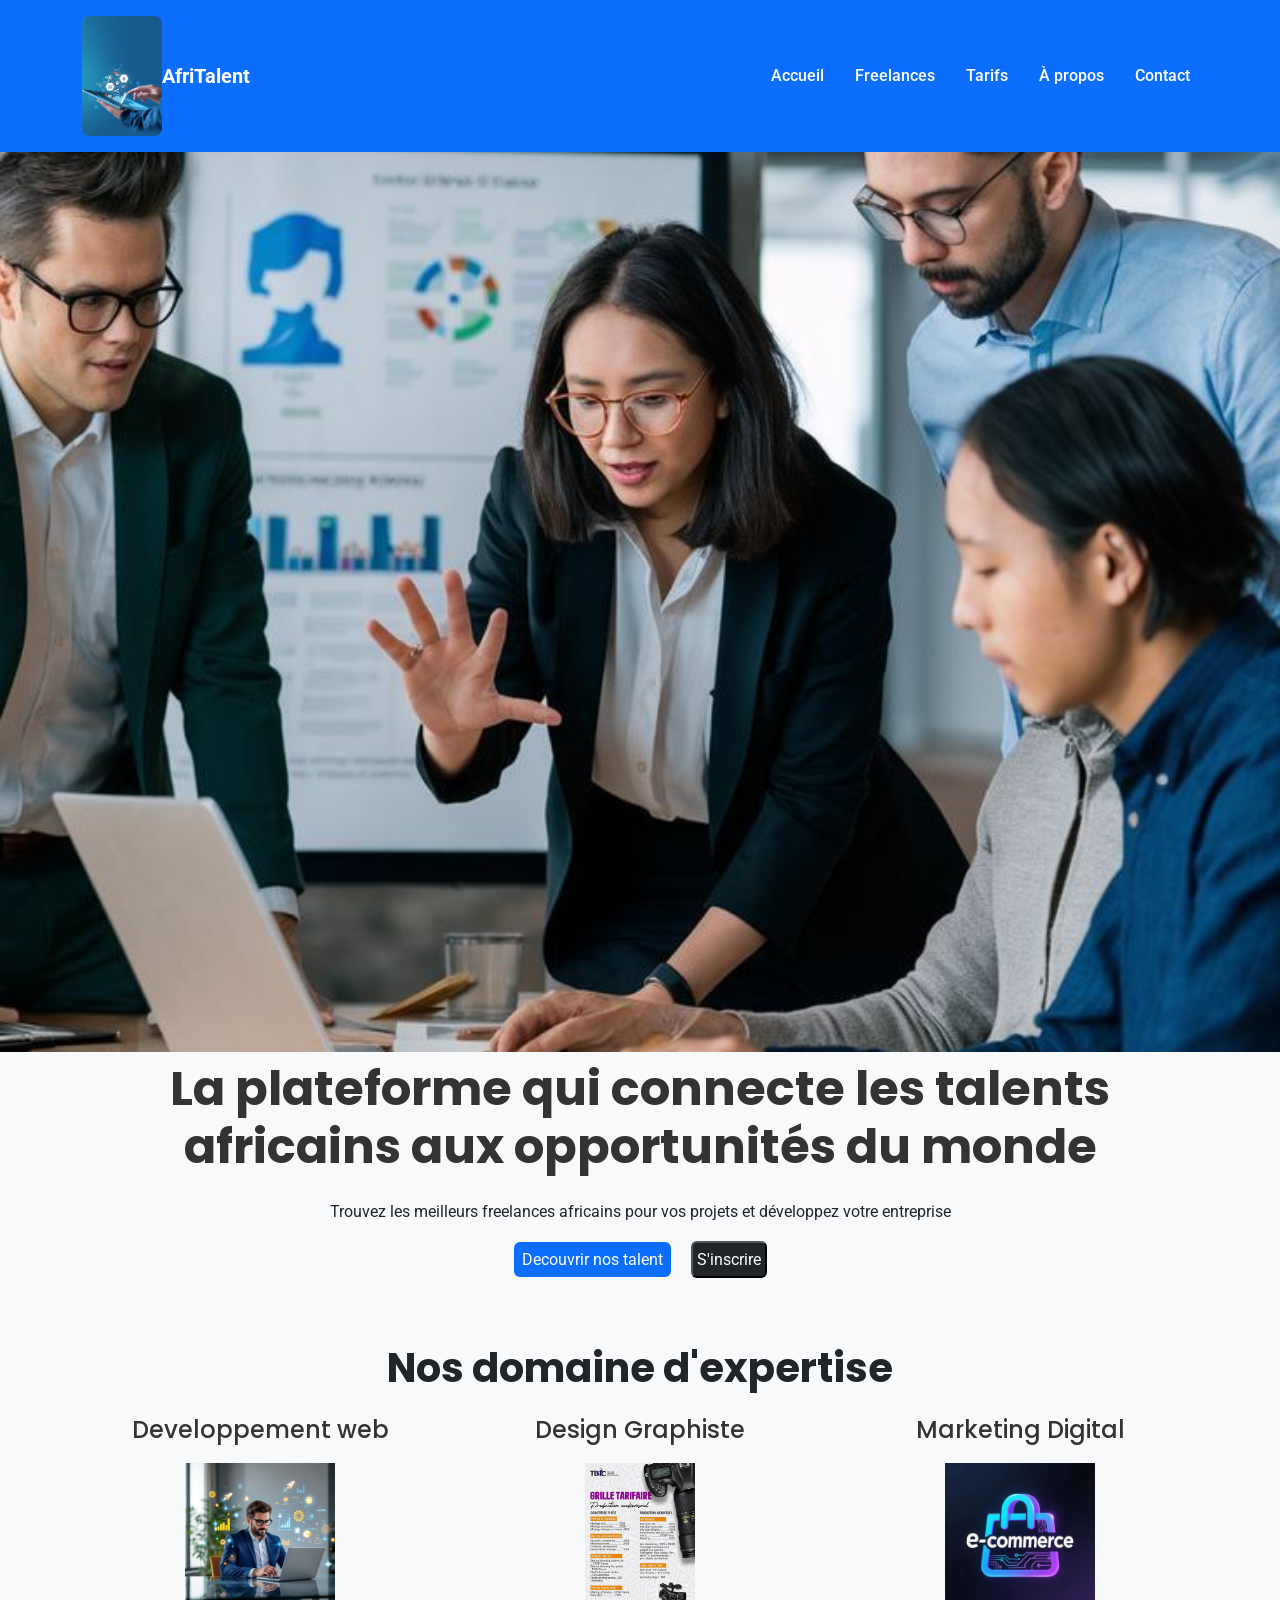
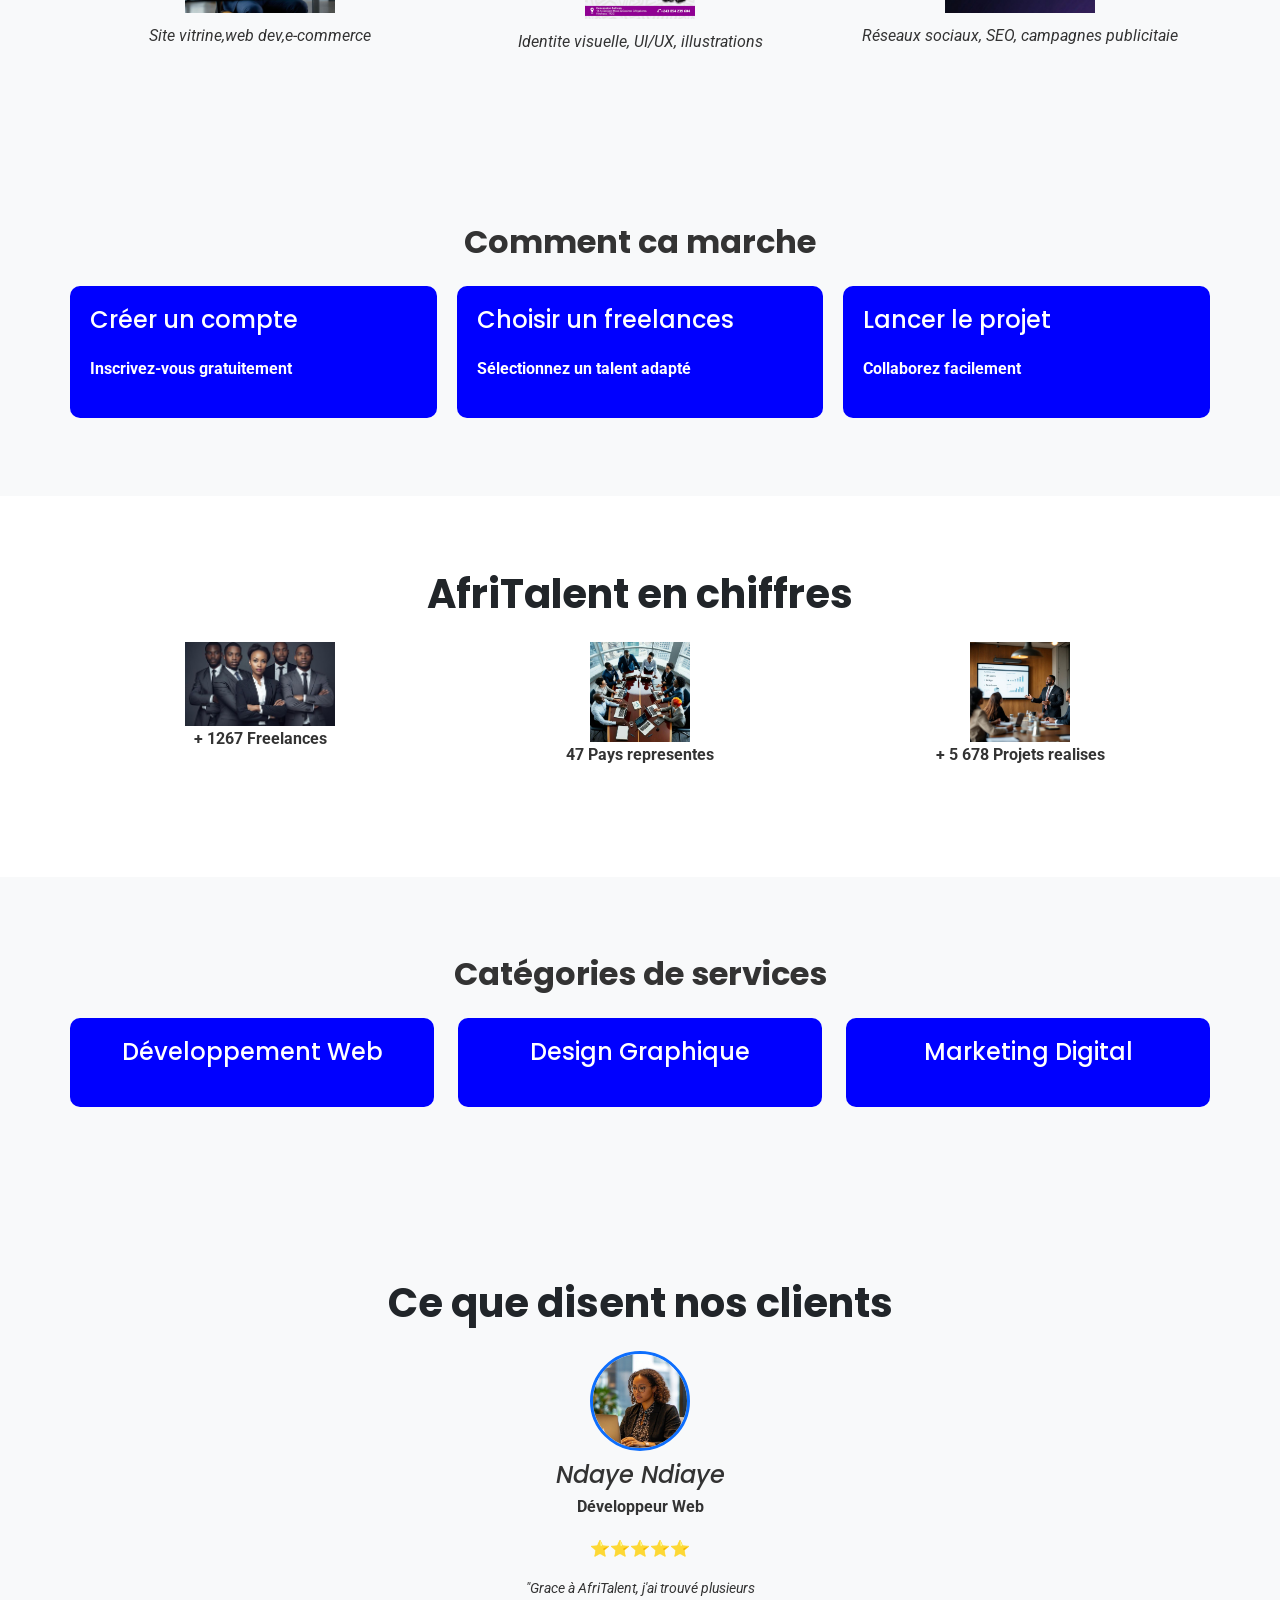
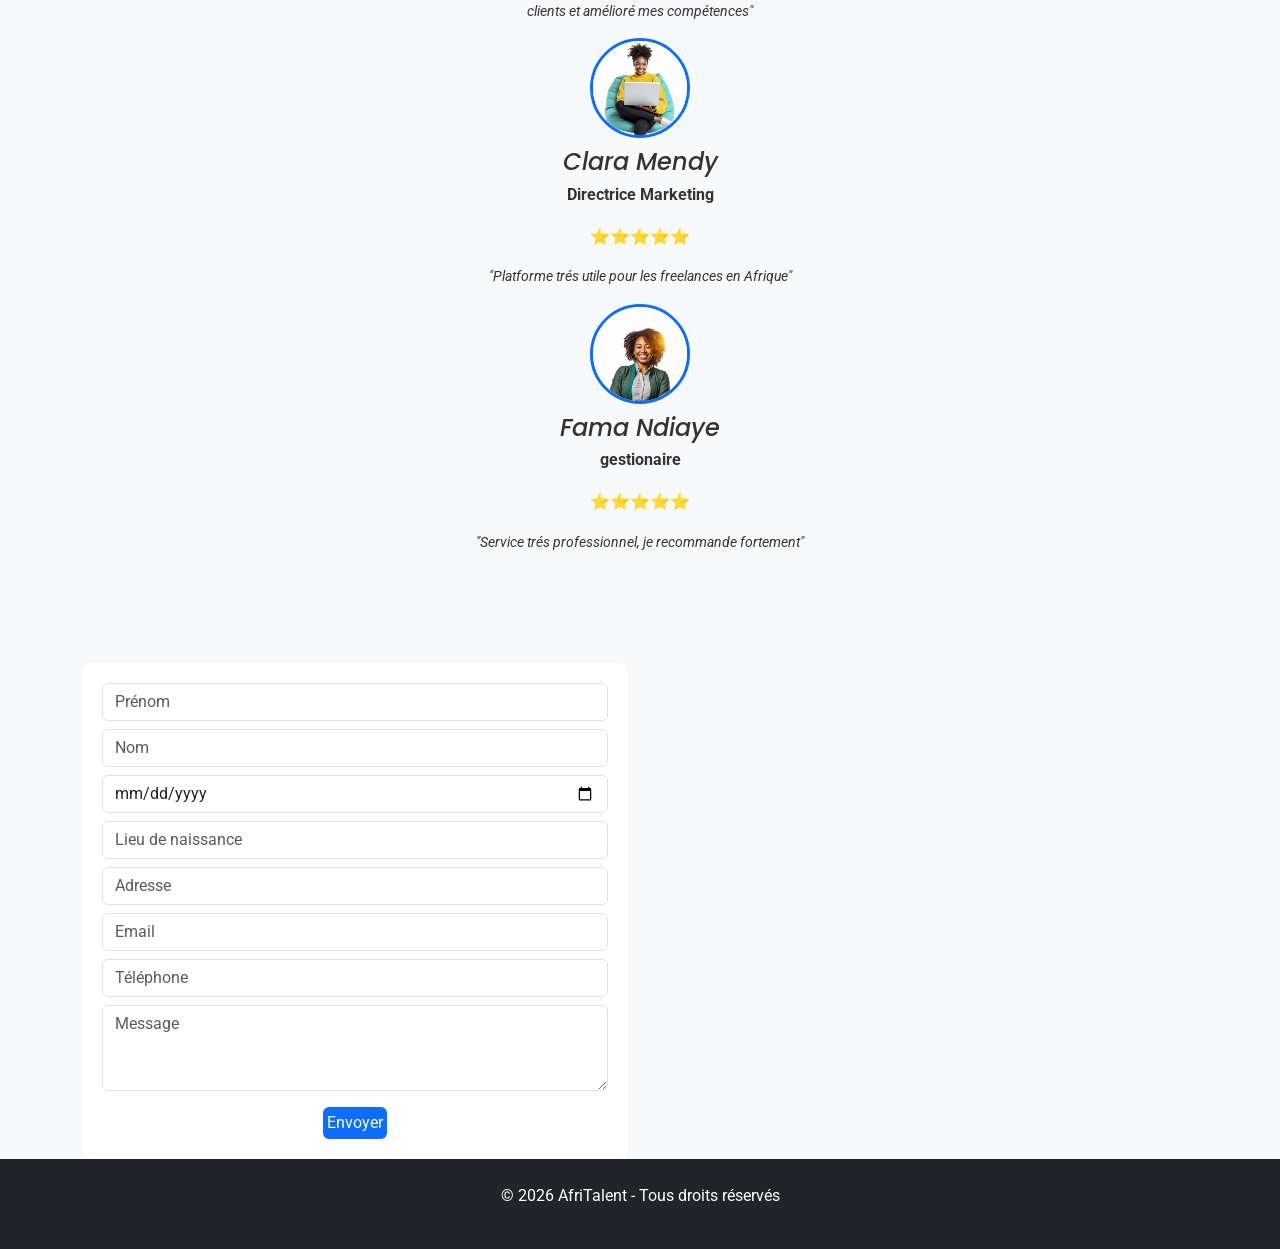
==== index.html @ a2306eed ": CSS : Bento Grid, sections hero et catégories, effets hover" ====
<!DOCTYPE html>
<html lang="fr">
<head>
 <meta charset="UTF-8">
 <meta name="viewport" content="width=device-width, initial-scale=1.0">
 <title>AfriTalent — Accueil</title>
 <!-- Bootstrap 5 via CDN : feuille de style -->
 <link
href="https://cdn.jsdelivr.net/npm/bootstrap@5.3.0/dist/css/bootstrap.min.css"
rel="stylesheet">
 <!-- Votre feuille de style personnelle -->
 <link rel="stylesheet" href="css/style.css">
</head>
<body>
 <!-- Le contenu de la page sera ajoute ici -->
 <nav class="navbar navbar-expand-lg navbar-dark bg-primary">
  <div class="container">
    
    <img src="logo.jpeg" width="80px" alt="logo">

    <a class="navbar-brand text-white fw-bold" href="index.html">AfriTalent</a>

    <button class="navbar-toggler" type="button" data-bs-toggle="collapse" data-bs-target="#navMenu">
      <span class="navbar-toggler-icon"></span>
    </button>

    <div class="collapse navbar-collapse" id="navMenu">
      <ul class="navbar-nav ms-auto">
        <li class="nav-item"><a class="nav-link active" href="index.html">Accueil</a></li>
        <li class="nav-item"><a class="nav-link" href="freelances.html">Freelances</a></li>
        <li class="nav-item"><a class="nav-link" href="tarifs.html">Tarifs</a></li>
        <li class="nav-item"><a class="nav-link" href="about.html">À propos</a></li>
        <li class="nav-item"><a class="nav-link" href="contact.html">Contact</a></li>
      </ul>
    </div>

  </div>
</nav>
<section id="photo">
</section>
<section>
    <div class="container">
        <h2 class=" fw-bold display-5 mb-3 text-center py-2 ">
            La plateforme qui connecte les talents africains aux opportunités du monde
        </h2>
        <p class="text-center text-dark">
            Trouvez les meilleurs freelances africains pour vos projets et développez votre entreprise
        </p>
        <div class="text-center">
             <a href="freelances.html " class="bg-primary text-white p-2 rounded text-decoration-none me-3 ">  Decouvrir nos talent</a> 
             <button class="text-white bg-dark p-1 rounded">S'inscrire</button>
        </div>
    </div>
</section> 
<section id="service">
    <div class="container py-3">
        <h2 class="text-center text-dark fs-1 fw-bold mb-4">Nos domaine d'expertise</h2>
        <div class="row text-center">
         <div class="col-md-4">
        <h3 class="fs-4 ">Developpement web</h3>
        <img src="deve web.jpeg" alt="developpement web" width="150px">
        <p class="fst-italic">Site vitrine,web dev,e-commerce</p>
    </div>
    <div class="col-md-4">
        <h3 class="fs-4">Design Graphiste</h3>
        <img src="graphiste.jpeg" alt="design graphiste " width="110px">
        <p class="fst-italic">Identite visuelle, UI/UX, illustrations</p>
    </div>
    <div class="col-md-4">
        <h3 class="fs-4">Marketing Digital</h3>
        <img src="marketing.jpeg" alt="marketing" width="150px">
        <p class="fst-italic">Réseaux sociaux, SEO, campagnes publicitaie</p>
        </div>
    </div>
</section>
 
<!--bento gird-->
<section class="container my-5">
    <h2 class="text-center fw-bold mb-4">Comment ca marche</h2>
    <div class="bento-grid text-white fw-bold">
        <div class="bento-item">
            <h4>Créer un compte</h4>
            <p>Inscrivez-vous gratuitement</p>
        </div>

        <div class="bento-item">
            <h4>Choisir un freelances</h4>
            <p>Sélectionnez un talent adapté</p>
        </div>

        <div class="bento-item">
            <h4>Lancer le projet</h4>
            <p>Collaborez facilement</p>
        </div>

    </div>
</section>



<section id="statistique">
    <div class="container py-4">
        <h2 class="text-center fw-bold mb-4 fs-1 text-dark">AfriTalent en chiffres</h2>
        <div class="row">
            <div class="col-md-4">
                <img src="free.jpeg" alt="freelances" width="150px">
                <p class="fw-bold">+ 1267 Freelances</p>
            </div>
            <div class="col-md-4">
                <img src="pays rep.jpeg" alt="pays representés" width="100px">
                <p class="fw-bold">47 Pays representes</p>
            </div>
            <div class="col-md-4">
                <img src="projet realise.jpeg" alt="projet realise" width="100px">
                <p class="fw-bold">+ 5 678 Projets realises</p>
            </div>
        </div>
    </div>
</section>

<!-- CATEGORIES (HOVER) -->
<section class="container my-5 text-center">

  <h2 class="fw-bold mb-4 ">Catégories de services</h2>

  <div class="row">
    <div class="col-md-4 text-white">
      <div class="category-card">
        <h4>Développement Web</h4>
      </div>
    </div>

    <div class="col-md-4 text-white">
      <div class="category-card">
        <h4>Design Graphique</h4>
      </div>
    </div>

    <div class="col-md-4 ">
      <div class="category-card ">
        <h4 class="text-white">Marketing Digital</h4>
      </div>
    </div>

  </div>

</section>

<!--carsousel-!-->

<section id="temoignage">
    <div class="container py-4">
        <h2 class="text-center fs-1 fw-bold mb-4 text-dark">Ce que disent nos clients</h2>
        <div id="carsouselExample" class="carsousel slide" data-bs-ride="carsousel">
            <div id="carsousel-inner text-center">
                <div class="carsousel-item active">
                <img src="client1.jpeg" alt="client1" width="100px" class="rounded-circle">
                <h4 class="fst-italic">Ndaye Ndiaye</h4>
                <p class="fw-bold">Développeur Web</p>
                <p>⭐⭐⭐⭐⭐</p>
                <blockquote>
                    "Grace à AfriTalent, j'ai trouvé plusieurs <br>
                     clients et amélioré mes compétences"
                </blockquote>
        </div>
        <div id="carsousel-item">
            <img src="client2.jpeg" alt="client2" width="100px" class="rounded-circle">
            <h4 class="fst-italic">Clara Mendy</h4>
            <p class="fw-bold">Directrice Marketing</p>
            <p>⭐⭐⭐⭐⭐</p>
            <blockquote>
                "Platforme trés utile pour les freelances en Afrique"
            </blockquote>
        </div>
        <div id="carsousel-item">
            <img src="client3.jpeg" alt="client3" width="100px" class="rounded-circle">
            <h4 class="fst-italic">Fama Ndiaye</h4>
            <p class="fw-bold">gestionaire</p>
            <p>⭐⭐⭐⭐⭐</p>
            <blockquote>
                "Service trés professionnel, je recommande fortement"
            </blockquote>
          </div>
      </div>
    </div>
</section>
<section>
    <div class="container">
        <div class="row">

        <div class="col-md-6">

    <form >

        <input type="text" class="form-control mb-2" placeholder="Prénom" required>

        <input type="text" class="form-control mb-2" placeholder="Nom" required>

        <input type="date" class="form-control mb-2" required>

        <input type="text" class="form-control mb-2" placeholder="Lieu de naissance" required>

        <input type="text" class="form-control mb-2" placeholder="Adresse" required>

        <input type="email" class="form-control mb-2" placeholder="Email" required>

        <input type="tel" class="form-control mb-2" placeholder="Téléphone" required>

        <textarea class="form-control mb-3" rows="3" placeholder="Message"></textarea>
        <div class="text-center">
           <button class="btn btn-primary p-1 rounded">
            Envoyer
        </button> 
    </div>
</form>
</div>
 </div>
</section>
<footer class="bg-dark text-white text-center  p-4">
    <p>&copy; 2026 AfriTalent - Tous droits réservés</p>
</footer>



 <!-- Bootstrap 5 via CDN : script JavaScript-->
 <script
src="https://cdn.jsdelivr.net/npm/bootstrap@5.3.0/dist/js/bootstrap.bundle.min.js"
></script>
 <!-- Votre script JavaScript -->
 <script src="js/main.js"></script>
 </body>
 </html>
---- css/style.css ----
/* index html */
@import url('https://fonts.googleapis.com/css2?family=Poppins:wght@400;600&family=Roboto:wght@300;400&display=swap');

:root {
  --primary-color: #0d6efd;
  --secondary-color: #0a58ca;
  --dark-color: #212529;
  --light-color: #f8f9fa;
  --text-color: #333333;
  --white: #ffffff;

  --font-title: 'Poppins', sans-serif;
  --font-text: 'Roboto', sans-serif;

  --spacing: 1rem;
}

* {
  margin: 0;
  padding: 0;
  box-sizing: border-box;
}

body {
  font-family: var(--font-text);
  background-color: var(--light-color);
  color: var(--text-color);
  line-height: 1.6;
}
#photo{
    background-image: url(../afri.jpeg);
    height: 100vh;
    background-position: center;
    background-size: cover;
   background-repeat: no-repeat;
   display: flex;
   align-items: center;
}


h1, h2, h3, h4 {
  font-family: var(--font-title);
}


.navbar {
  padding: var(--spacing);
}

.navbar img {
  border-radius: 8px;
}

.navbar-nav .nav-link {
  margin-left: 15px;
  font-weight: 500;
  color: var(--white) ;
}

.navbar-nav .nav-link:hover {
  color: var(--secondary-color);
}

#photo {
  padding: 60px 0;
  text-align: center;
}


#photo a {
  background-color: var(--primary-color);
  color: var(--white);
  padding: 10px 15px;
  border-radius: 5px;
  text-decoration: none;
}

#photo button {
  background-color: var(--dark-color);
  color: var(--white);
  padding: 10px 15px;
  border: none;
  border-radius: 5px;
}


#service {
  padding: 50px 0;
  text-align: center;
}

#service img {
  margin: 10px 0;
}

#statistique {
  padding: 50px 0;
  background-color: var(--white);
  text-align: center;
}

#temoignage {
  padding: 50px 0;
  text-align: center;
}

#temoignage img {
  border-radius: 50%;
  margin-bottom: 10px;
}

blockquote {
  font-style: italic;
  font-size: 14px;
}


form {
  background-color: var(--white);
  padding: 20px;
  border-radius: 10px;
}

footer {
  background-color: var(--dark-color);
  color: var(--white);
}

/* Freelances*/
section.text-center {
  padding: 40px 0;
}

section.text-center h1 {
  font-family: var(--font-title);
  font-size: 2.5rem;
}
.card {
  border: none;
  border-radius: 10px;
  transition: 0.3s ease;
  
}

.card:hover {
  transform: translateY(-5px);
  box-shadow: 0 5px 15px rgba(0,0,0,0.2);
  background: #0d6efd;
}

.card img {
  height: 250px;
  object-fit: cover;
}
.card-body h4 {
  font-family: var(--font-title);
  margin-top: 10px;
}

.card-body p {
  margin: 5px 0;
}
.card .btn {
  background-color: var(--primary-color);
  border: none;
}

.card .btn:hover {
  background-color: var(--secondary-color);
}
#photo {
  padding: 60px 0;
  text-align: center;
}
footer {
  background-color: var(--dark-color);
  color: var(--white);
  text-align: center;
}

/* Abouts */


#photo {
  padding: 60px 0;
  text-align: center;
  background-color: var(--light-color);
}

#photo h2 {
  font-size: 2rem;
  font-family: var(--font-title);
}

#photo p {
  margin-top: 10px;
}
section.container.my-5 {
  padding: 30px 0;
}

section.container.my-5 p {
  line-height: 1.7;
}
img.rounded-circle {
  border: 3px solid var(--primary-color);
  margin-bottom: 15px;
}

h3 {
  font-family: var(--font-title);
}
section h2 {
  font-family: var(--font-title);
}

section .col-md-4 {
  margin-bottom: 20px;
}

section .col-md-4 h5 {
  margin-bottom: 10px;
}
.btn-primary {
  background-color: var(--primary-color);
  border: none;
}

.btn-primary:hover {
  background-color: var(--secondary-color);
}
footer {
  background-color: var(--dark-color);
  color: var(--white);
}

footer ul li {
  margin: 5px 0;
  cursor: pointer;
}

footer ul li:hover {
  color: var(--secondary-color);
}


/* tarifs */

section.text-center {
  padding: 40px 0;
}

section.text-center h1 {
  font-family: var(--font-title);
}
.card {
  border: none;
  border-radius: 10px;
  transition: 0.3s ease;
}

.card:hover {
  transform: translateY(-5px);
  box-shadow: 0 5px 15px rgba(0,0,0,0.2);
  background: wheat;
}

.card h3 {
  font-family: var(--font-title);
}

.card h2 {
  margin: 10px 0;
}
.card .btn {
  background-color: var(--primary-color);
  border: none;
}

.card .btn:hover {
  background-color: var(--secondary-color);
}
section.container h4 {
  font-family: var(--font-title);
  margin-bottom: 20px;
}

section.container p {
  line-height: 1.6;
}
form {
  background-color: var(--white);
  padding: 20px;
  border-radius: 10px;
  margin-top: 20px;
}

form label {
  font-weight: 500;
}
footer {
  background-color: var(--dark-color);
  color: var(--white);
}

footer ul li {
  margin: 5px 0;
}

footer ul li:hover {
  color: var(--secondary-color);
  cursor: pointer;
}

/* contact*/

section h1 {
  font-family: var(--font-title);
}

section p {
  font-size: 16px;
}
.card {
  border: none;
  border-radius: 10px;
  transition: 0.3s;
}

.card:hover {
  transform: translateY(-5px);
  box-shadow: 0 5px 15px rgba(0,0,0,0.2);
}

.card-body h4 {
  font-family: var(--font-title);
}
form {
  background-color: var(--white);
  padding: 20px;
  border-radius: 10px;
}

form label {
  font-weight: 500;
}

form input,
form textarea {
  border-radius: 5px;
}
.btn-primary {
  background-color: var(--primary-color);
  border: none;
}

.btn-primary:hover {
  background-color: var(--secondary-color);
}
.fst-italic {
  font-style: italic;
  margin-bottom: 5px;
}

hr {
  margin: 15px 0;
}
.btn-outline-primary {
  margin: 5px;
  border-radius: 20px;
}

.btn-outline-primary:hover {
  background-color: var(--primary-color);
  color: var(--white);
}
footer {
  background-color: var(--dark-color);
  color: var(--white);
}

/*  bento Grid */

.bento-grid {
  display: grid;
  grid-template-columns: repeat(3, 1fr);
  gap: 20px;
}

.bento-item {
  background: blue;
  padding: 20px;
  border-radius: 10px;
  transition: 0.3s;
}

.bento-item:hover {
  transform: translateY(-8px);
  box-shadow: 0 8px 20px rgba(0,0,0,0.2);
  background: wheat;
}

.category-card {
  background: blue;
  padding: 20px;
  border-radius: 10px;
  transition: 0.3s;


}

.category-card:hover {
  transform: scale(1.05);
  box-shadow: 0 10px 20px rgba(0,0,0,0.2);
  background: wheat;
}
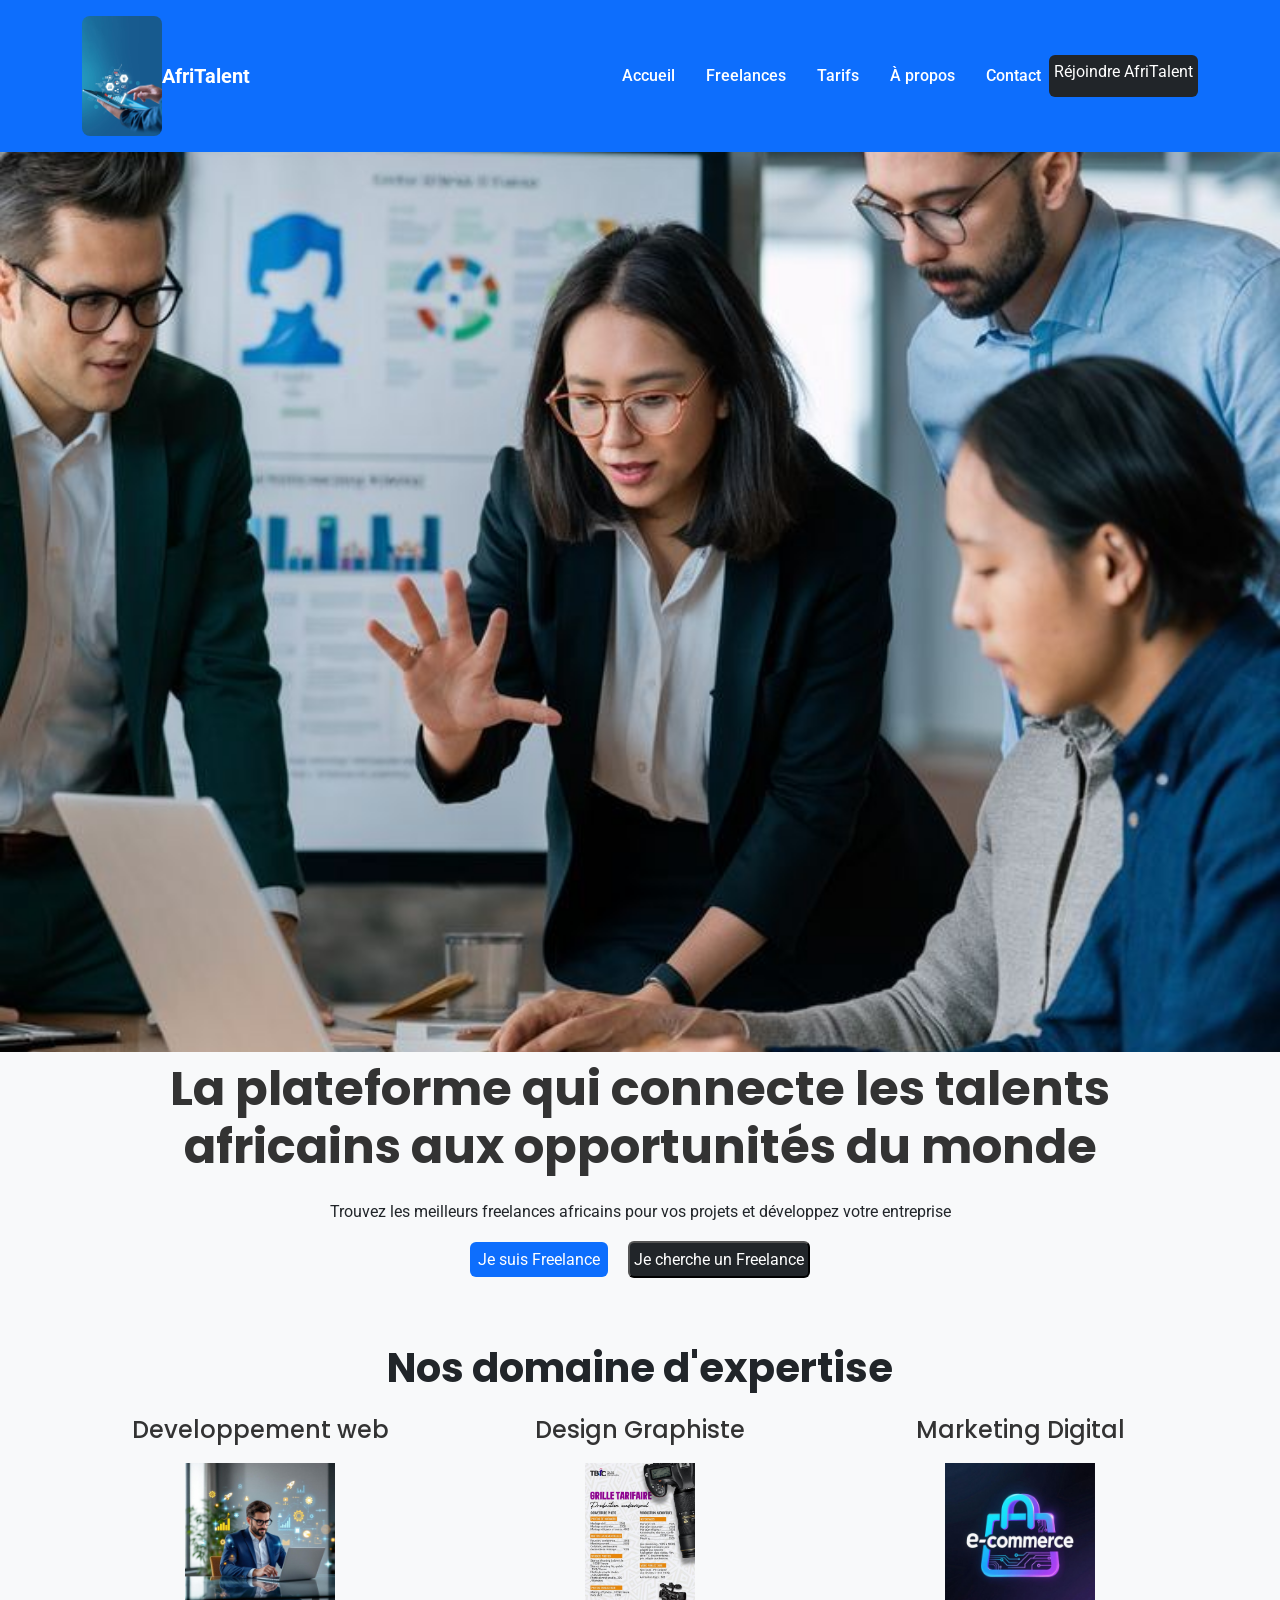
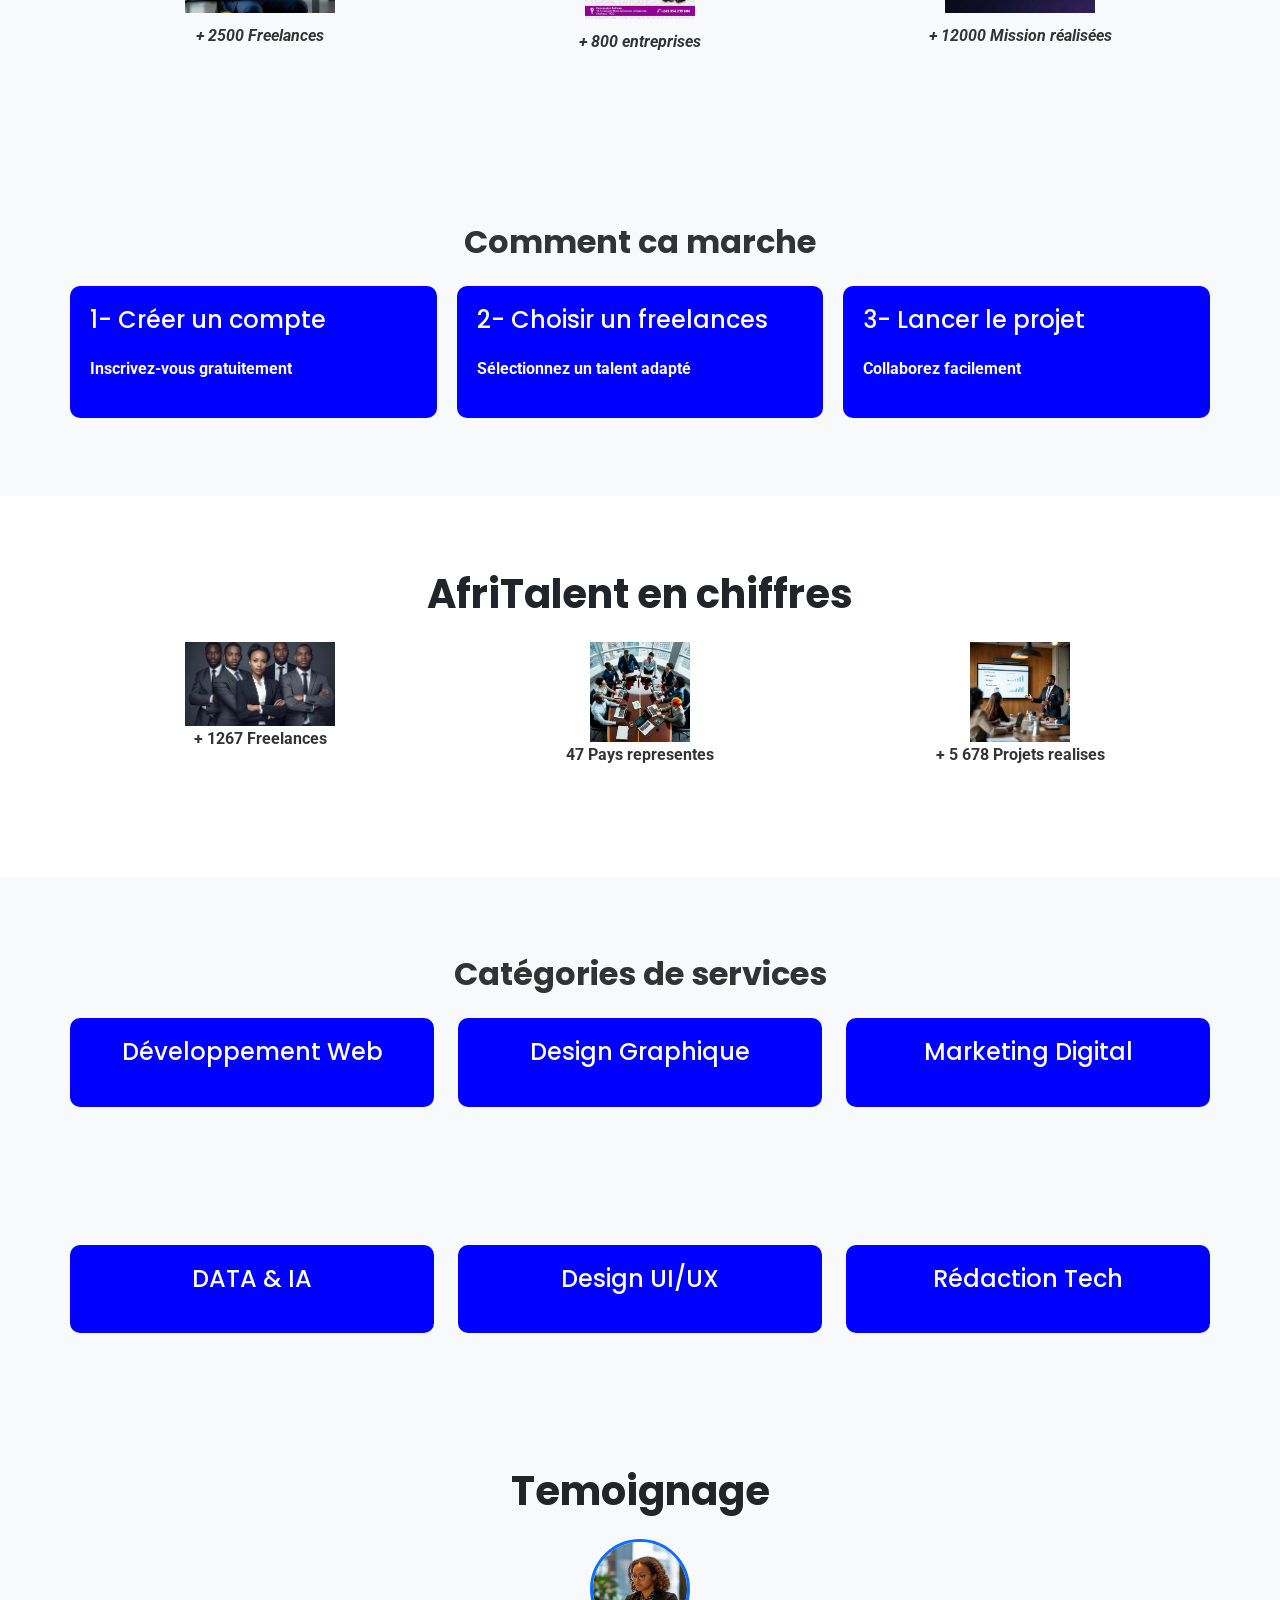
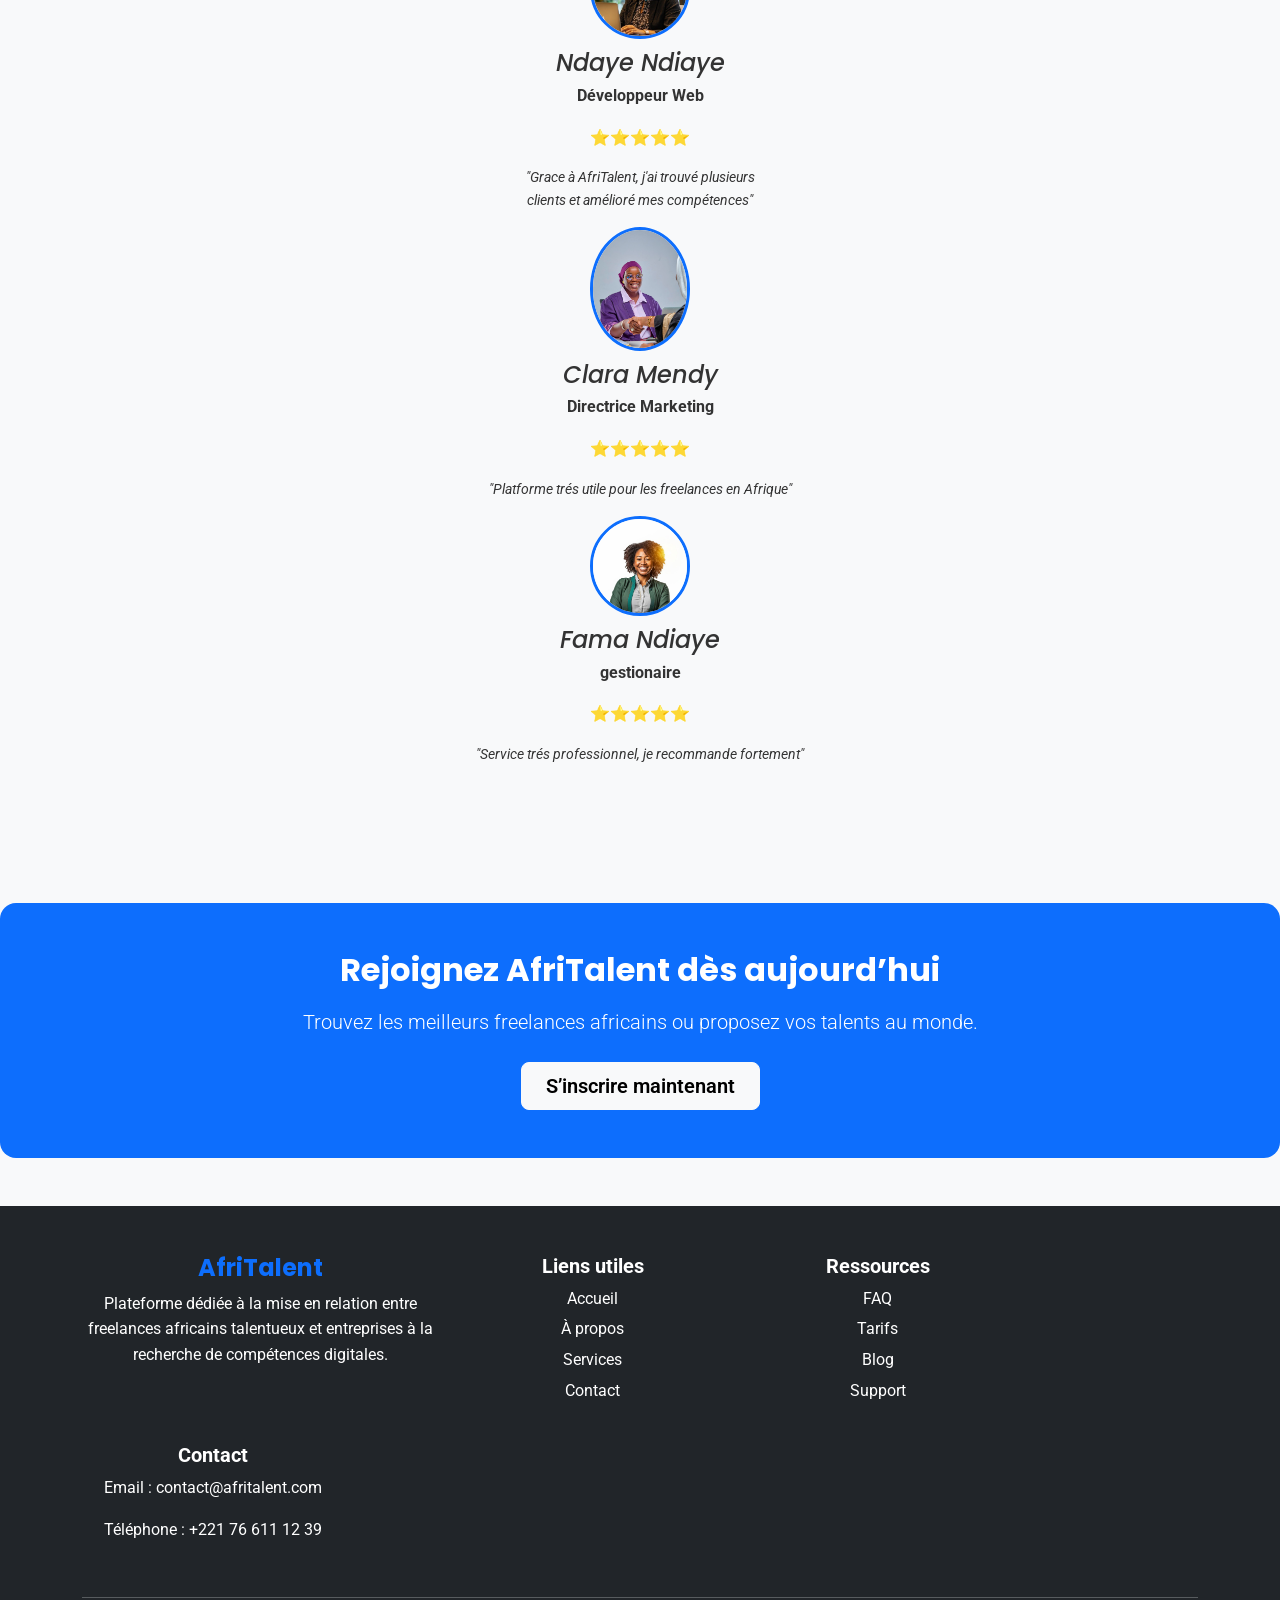
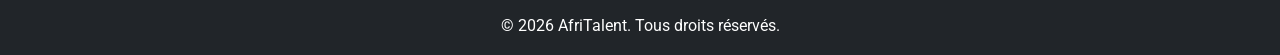
==== commit 4aa5cddf: "CSS : responsive design mobile et tablette, media queries" ====
--- a/index.html
+++ b/index.html
@@ -31,6 +31,9 @@
         <li class="nav-item"><a class="nav-link" href="tarifs.html">Tarifs</a></li>
         <li class="nav-item"><a class="nav-link" href="about.html">À propos</a></li>
         <li class="nav-item"><a class="nav-link" href="contact.html">Contact</a></li>
+        <a href="index.html" class="btn btn primary bg-dark text-white p-1 rounded">
+      Réjoindre AfriTalent
+    </a>
       </ul>
     </div>
 
@@ -47,8 +50,8 @@
             Trouvez les meilleurs freelances africains pour vos projets et développez votre entreprise
         </p>
         <div class="text-center">
-             <a href="freelances.html " class="bg-primary text-white p-2 rounded text-decoration-none me-3 ">  Decouvrir nos talent</a> 
-             <button class="text-white bg-dark p-1 rounded">S'inscrire</button>
+             <a href="freelances.html " class="bg-primary text-white p-2 rounded text-decoration-none me-3 "> Je suis Freelance</a> 
+             <button class="text-white bg-dark p-1 rounded"> Je cherche un Freelance</button>
         </div>
     </div>
 </section> 
@@ -59,45 +62,41 @@
          <div class="col-md-4">
         <h3 class="fs-4 ">Developpement web</h3>
         <img src="deve web.jpeg" alt="developpement web" width="150px">
-        <p class="fst-italic">Site vitrine,web dev,e-commerce</p>
+        <p class="fst-italic fw-bold"> + 2500 Freelances </p>
     </div>
     <div class="col-md-4">
         <h3 class="fs-4">Design Graphiste</h3>
         <img src="graphiste.jpeg" alt="design graphiste " width="110px">
-        <p class="fst-italic">Identite visuelle, UI/UX, illustrations</p>
+        <p class="fst-italic fw-bold"> + 800 entreprises</p>
     </div>
     <div class="col-md-4">
         <h3 class="fs-4">Marketing Digital</h3>
         <img src="marketing.jpeg" alt="marketing" width="150px">
-        <p class="fst-italic">Réseaux sociaux, SEO, campagnes publicitaie</p>
+        <p class="fst-italic fw-bold">+ 12000 Mission réalisées</p>
         </div>
     </div>
 </section>
  
-<!--bento gird-->
 <section class="container my-5">
     <h2 class="text-center fw-bold mb-4">Comment ca marche</h2>
     <div class="bento-grid text-white fw-bold">
         <div class="bento-item">
-            <h4>Créer un compte</h4>
+            <h4> 1- Créer un compte</h4>
             <p>Inscrivez-vous gratuitement</p>
         </div>
 
         <div class="bento-item">
-            <h4>Choisir un freelances</h4>
+            <h4> 2- Choisir un freelances</h4>
             <p>Sélectionnez un talent adapté</p>
         </div>
 
         <div class="bento-item">
-            <h4>Lancer le projet</h4>
+            <h4> 3- Lancer le projet</h4>
             <p>Collaborez facilement</p>
         </div>
 
     </div>
 </section>
-
-
-
 <section id="statistique">
     <div class="container py-4">
         <h2 class="text-center fw-bold mb-4 fs-1 text-dark">AfriTalent en chiffres</h2>
@@ -117,40 +116,54 @@
         </div>
     </div>
 </section>
-
-<!-- CATEGORIES (HOVER) -->
 <section class="container my-5 text-center">
 
   <h2 class="fw-bold mb-4 ">Catégories de services</h2>
 
   <div class="row">
-    <div class="col-md-4 text-white">
+    <div class="col-md-4 col-12 col-lg-4 text-white">
       <div class="category-card">
         <h4>Développement Web</h4>
       </div>
     </div>
 
-    <div class="col-md-4 text-white">
+    <div class="col-md-4 col-12 col-lg-4  text-white">
       <div class="category-card">
         <h4>Design Graphique</h4>
       </div>
     </div>
 
-    <div class="col-md-4 ">
+    <div class="col-md-4 col-12 col-lg-4  ">
       <div class="category-card ">
         <h4 class="text-white">Marketing Digital</h4>
       </div>
-    </div>
-
-  </div>
-
-</section>
-
-<!--carsousel-!-->
-
+    </div>    
+  </div>
+</section>
+<section class="container my-6 text-center">
+  <div class="row">
+    <div class="col-md-4 col-12 col-lg-4 text-white">
+      <div class="category-card">
+        <h4>DATA & IA</h4>
+      </div>
+    </div>
+
+    <div class="col-md-4 col-12 col-lg-4  text-white">
+      <div class="category-card">
+        <h4>Design UI/UX</h4>
+      </div>
+    </div>
+
+    <div class="col-md-4 col-12 col-lg-4">
+      <div class="category-card ">
+        <h4 class="text-white">Rédaction Tech</h4>
+      </div>
+    </div>    
+  </div>
+</section>
 <section id="temoignage">
     <div class="container py-4">
-        <h2 class="text-center fs-1 fw-bold mb-4 text-dark">Ce que disent nos clients</h2>
+        <h2 class="text-center fs-1 fw-bold mb-4 text-dark">Temoignage</h2>
         <div id="carsouselExample" class="carsousel slide" data-bs-ride="carsousel">
             <div id="carsousel-inner text-center">
                 <div class="carsousel-item active">
@@ -164,7 +177,7 @@
                 </blockquote>
         </div>
         <div id="carsousel-item">
-            <img src="client2.jpeg" alt="client2" width="100px" class="rounded-circle">
+            <img src="images/fr4.jpeg" alt="client2" width="100px" class="rounded-circle">
             <h4 class="fst-italic">Clara Mendy</h4>
             <p class="fw-bold">Directrice Marketing</p>
             <p>⭐⭐⭐⭐⭐</p>
@@ -184,42 +197,85 @@
       </div>
     </div>
 </section>
-<section>
-    <div class="container">
-        <div class="row">
-
-        <div class="col-md-6">
-
-    <form >
-
-        <input type="text" class="form-control mb-2" placeholder="Prénom" required>
-
-        <input type="text" class="form-control mb-2" placeholder="Nom" required>
-
-        <input type="date" class="form-control mb-2" required>
-
-        <input type="text" class="form-control mb-2" placeholder="Lieu de naissance" required>
-
-        <input type="text" class="form-control mb-2" placeholder="Adresse" required>
-
-        <input type="email" class="form-control mb-2" placeholder="Email" required>
-
-        <input type="tel" class="form-control mb-2" placeholder="Téléphone" required>
-
-        <textarea class="form-control mb-3" rows="3" placeholder="Message"></textarea>
-        <div class="text-center">
-           <button class="btn btn-primary p-1 rounded">
-            Envoyer
-        </button> 
-    </div>
-</form>
-</div>
- </div>
-</section>
-<footer class="bg-dark text-white text-center  p-4">
-    <p>&copy; 2026 AfriTalent - Tous droits réservés</p>
+<section class="bg-primary text-white text-center py-5 rounded-4 my-5">
+  <div class="container">
+
+    <h2 class="fw-bold mb-3">
+      Rejoignez AfriTalent dès aujourd’hui
+    </h2>
+
+    <p class="lead mb-4">
+      Trouvez les meilleurs freelances africains ou proposez vos talents au monde.
+    </p>
+
+    <a href="signup.html" class="btn btn-light btn-lg px-4 fw-semibold">
+      S’inscrire maintenant
+    </a>
+
+  </div>
+</section>
+
+
+<footer class="bg-dark text-white pt-5 pb-3 mt-5">
+  <div class="container">
+    <div class="row">
+
+      <div class="col-md-3 mb-4 col-12 col-lg-4">
+        <h4 class="fw-bold text-primary">AfriTalent</h4>
+        <p>
+          Plateforme dédiée à la mise en relation entre freelances africains 
+          talentueux et entreprises à la recherche de compétences digitales.
+        </p>
+      </div>
+
+      
+      <div class="col-md-3 mb-4">
+        <h5 class="fw-bold">Liens utiles</h5>
+        <ul class="list-unstyled">
+          <li><a href="index.html" class="text-white text-decoration-none">Accueil</a></li>
+          <li><a href="about.html" class="text-white text-decoration-none">À propos</a></li>
+          <li><a href="services.html" class="text-white text-decoration-none">Services</a></li>
+          <li><a href="contact.html" class="text-white text-decoration-none">Contact</a></li>
+        </ul>
+      </div>
+
+      
+      <div class="col-md-3 mb-4">
+        <h5 class="fw-bold">Ressources</h5>
+        <ul class="list-unstyled">
+          <li><a href="#" class="text-white text-decoration-none">FAQ</a></li>
+          <li><a href="#" class="text-white text-decoration-none">Tarifs</a></li>
+          <li><a href="#" class="text-white text-decoration-none">Blog</a></li>
+          <li><a href="#" class="text-white text-decoration-none">Support</a></li>
+        </ul>
+      </div>
+
+     
+      <div class="col-md-3 mb-4">
+        <h5 class="fw-bold">Contact</h5>
+        <p>Email : contact@afritalent.com</p>
+        <p>Téléphone : +221 76 611 12 39</p>
+
+        
+        <div class="d-flex gap-3 fs-4">
+          <a href="#" class="text-white"><i class="bi bi-facebook"></i></a>
+          <a href="#" class="text-white"><i class="bi bi-instagram"></i></a>
+          <a href="#" class="text-white"><i class="bi bi-linkedin"></i></a>
+          <a href="#" class="text-white"><i class="bi bi-twitter-x"></i></a>
+        </div>
+      </div>
+
+    </div>
+
+   
+    <hr class="border-light">
+    <div class="text-center">
+      <p class="mb-0">
+        &copy; 2026 AfriTalent. Tous droits réservés.
+      </p>
+    </div>
+  </div>
 </footer>
-
 
 
  <!-- Bootstrap 5 via CDN : script JavaScript-->
--- a/css/style.css
+++ b/css/style.css
@@ -413,4 +413,34 @@
   transform: scale(1.05);
   box-shadow: 0 10px 20px rgba(0,0,0,0.2);
   background: wheat;
-}+}
+
+
+
+
+body{
+    font-size: 16px;
+}
+
+
+@media (min-width: 768px){
+    h1{
+        font-size: 2.2rem;
+    }
+
+    .hero{
+        padding: 80px 0;
+    }
+}
+
+
+@media (min-width: 1200px){
+    h1{
+        font-size: 3rem;
+    }
+
+    .hero{
+        padding: 120px 0;
+    }
+}
+
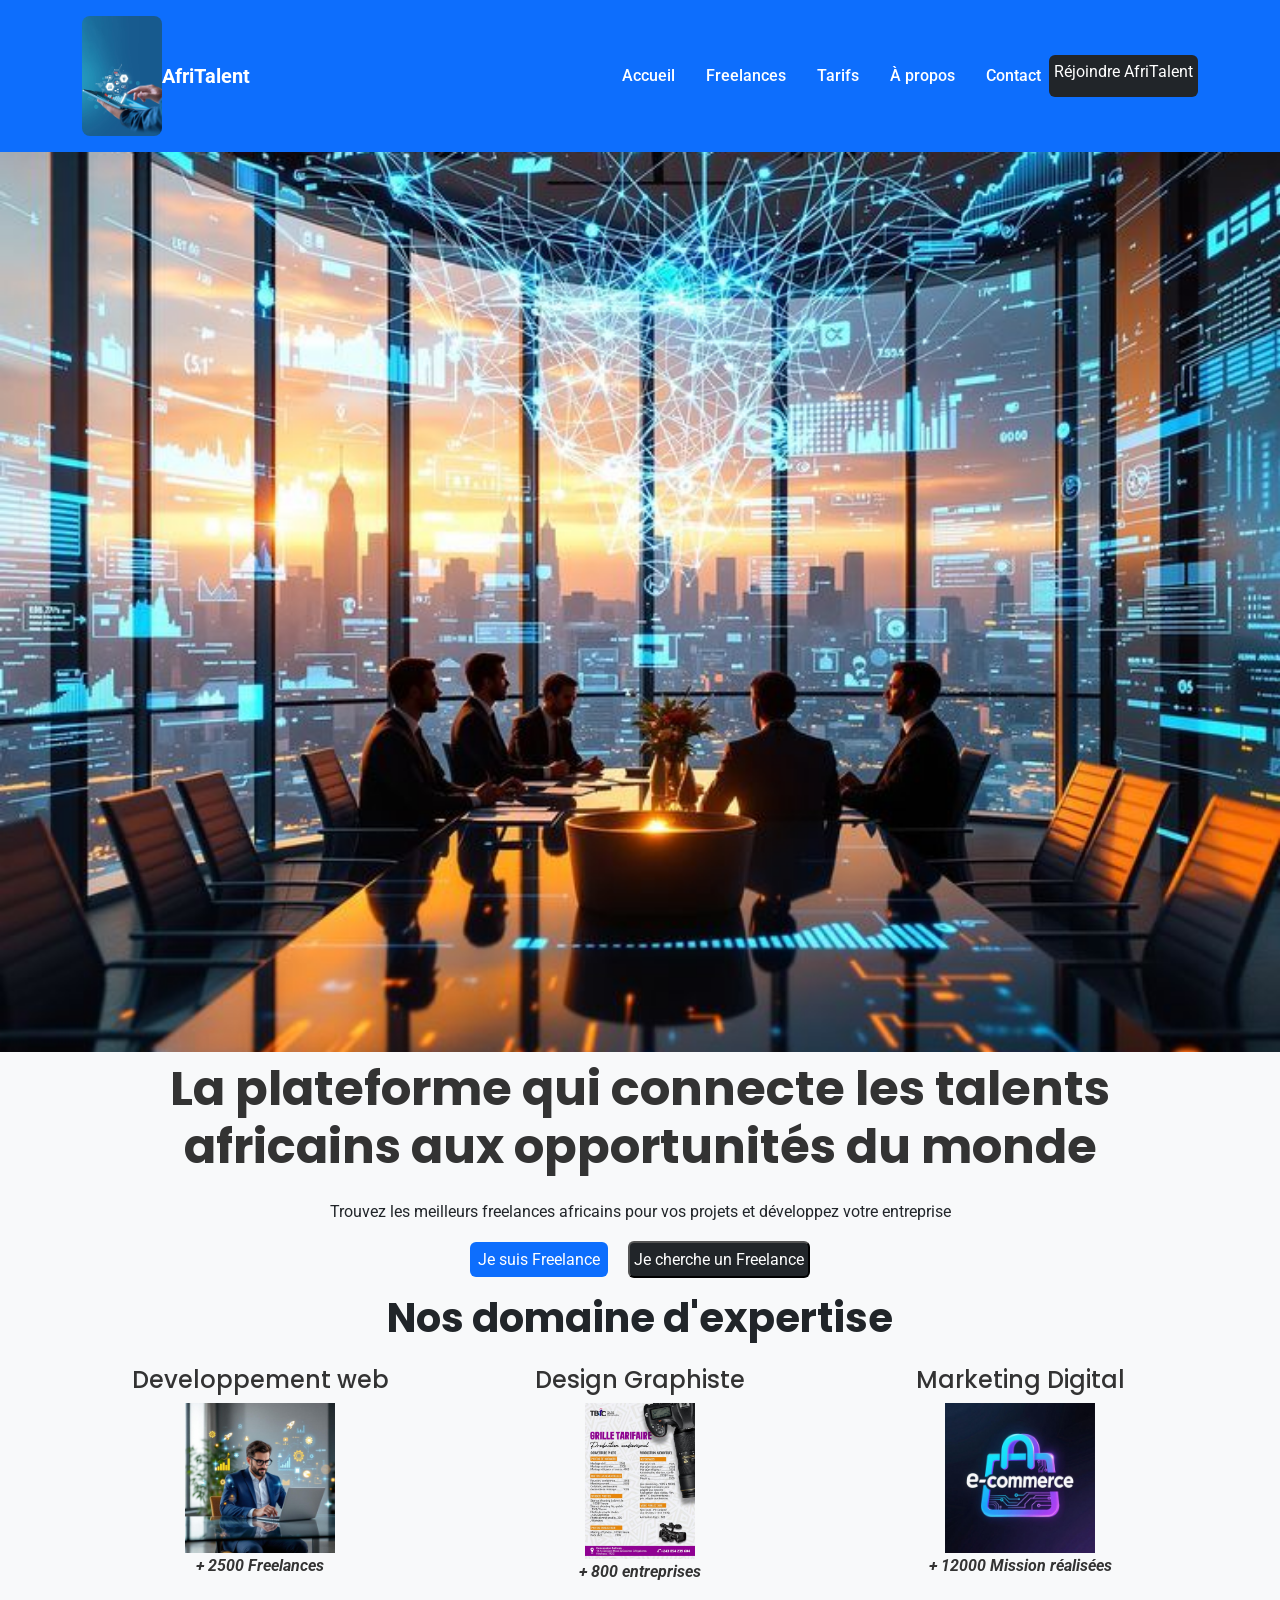
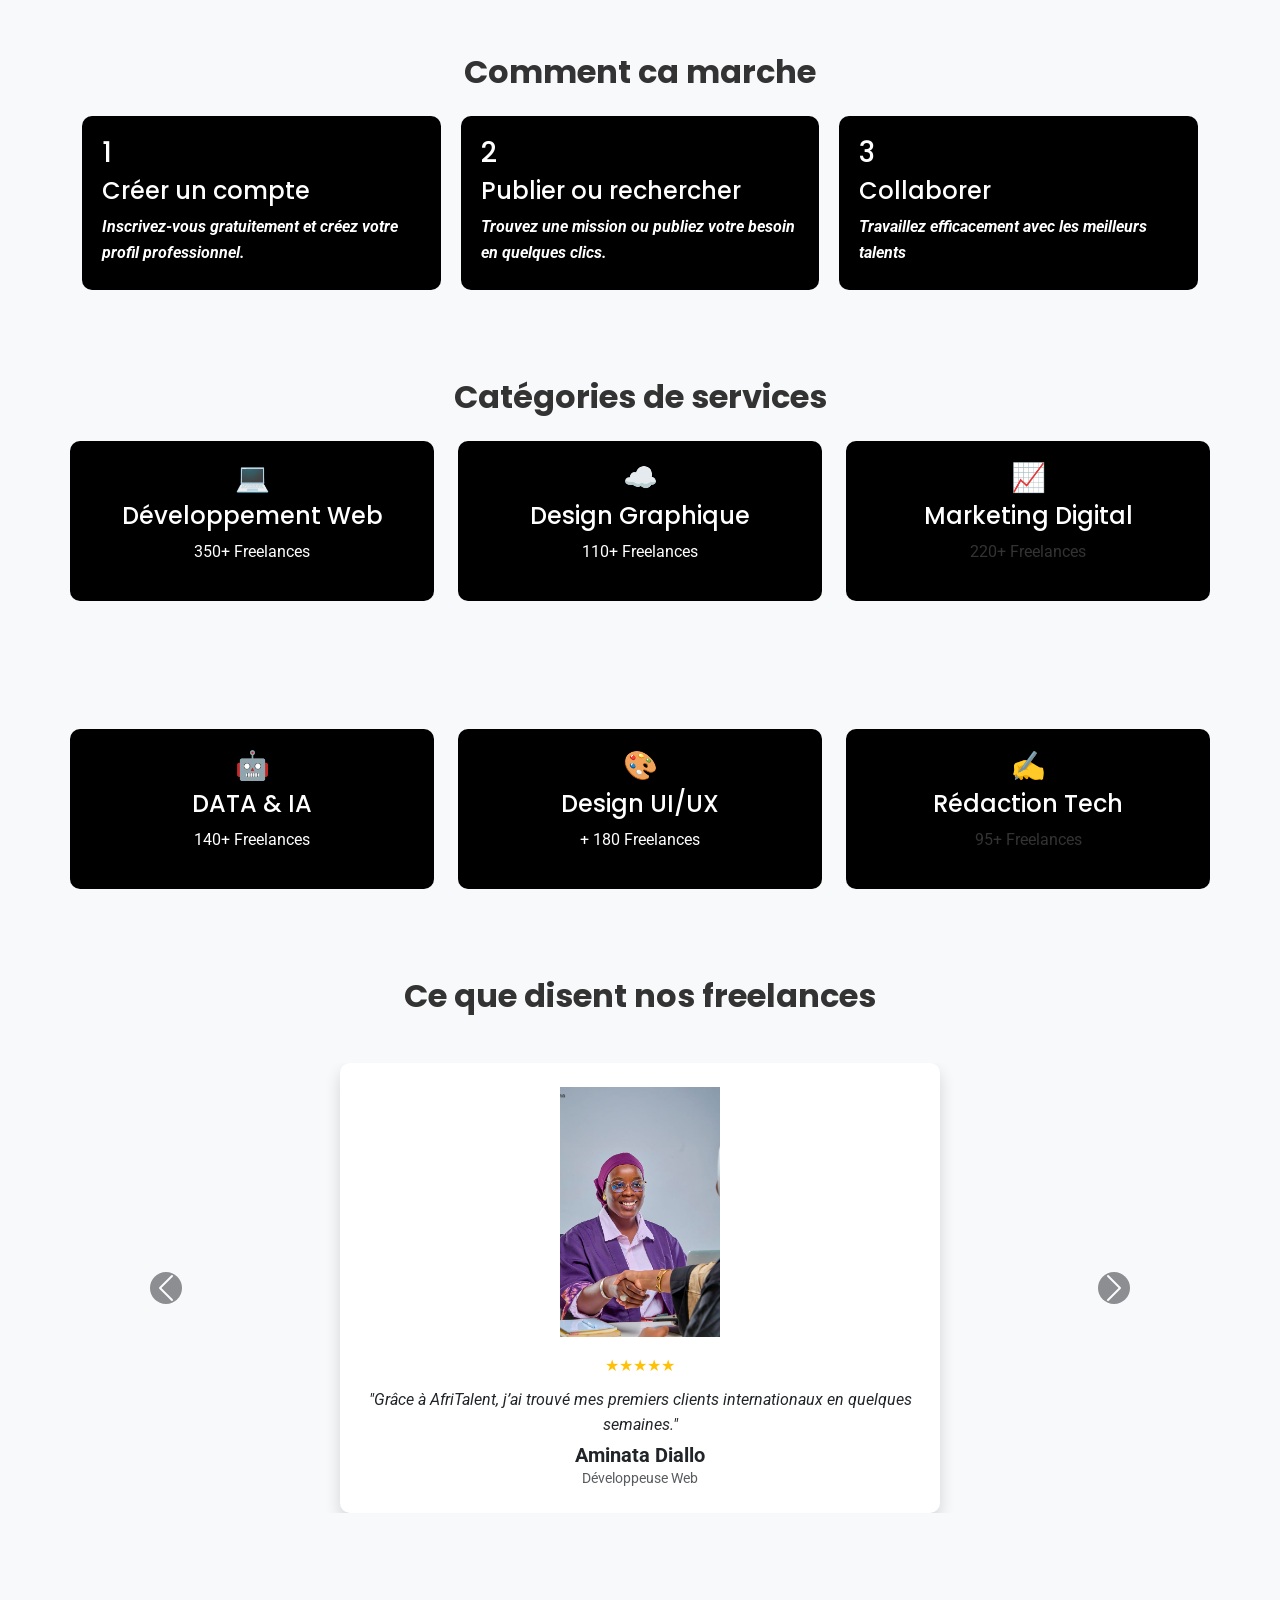
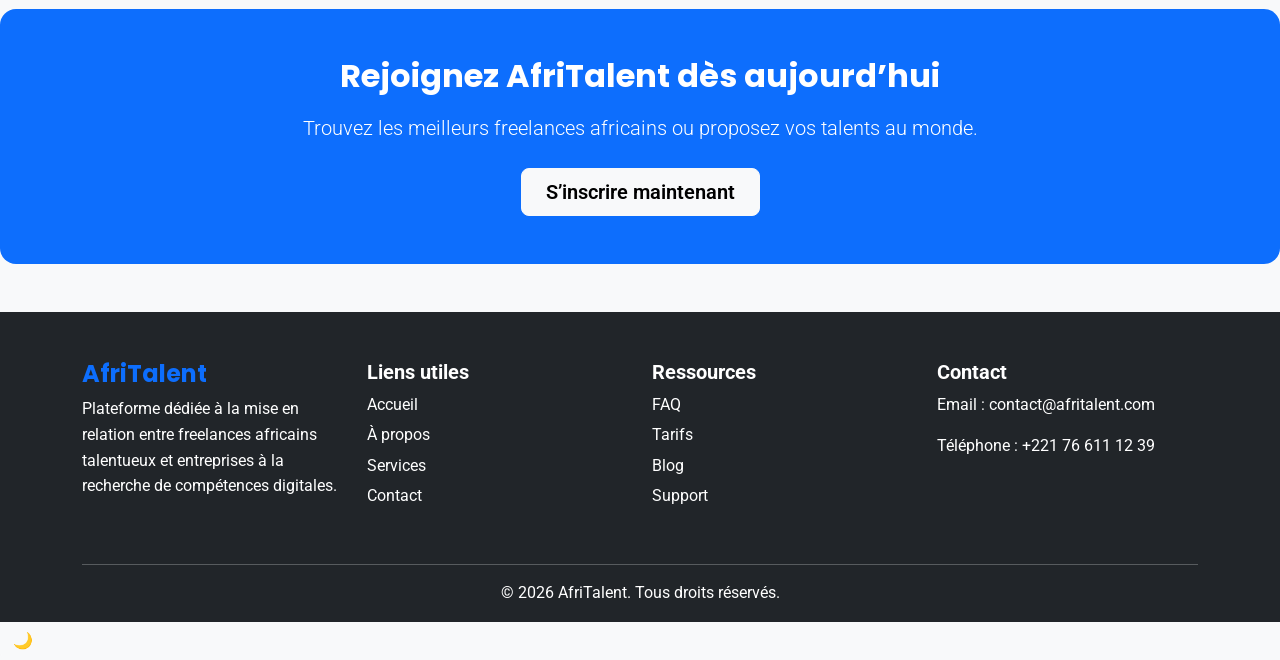
==== commit cb273428: "JS : dark mode avec localStorage, navbar dynamique au scroll" ====
--- a/index.html
+++ b/index.html
@@ -16,7 +16,7 @@
  <nav class="navbar navbar-expand-lg navbar-dark bg-primary">
   <div class="container">
     
-    <img src="logo.jpeg" width="80px" alt="logo">
+    <img src="images/logo copy.jpeg" width="80px" alt="logo">
 
     <a class="navbar-brand text-white fw-bold" href="index.html">AfriTalent</a>
 
@@ -61,17 +61,17 @@
         <div class="row text-center">
          <div class="col-md-4">
         <h3 class="fs-4 ">Developpement web</h3>
-        <img src="deve web.jpeg" alt="developpement web" width="150px">
+        <img src="images/deve web.jpeg" alt="developpement web" width="150px">
         <p class="fst-italic fw-bold"> + 2500 Freelances </p>
     </div>
     <div class="col-md-4">
         <h3 class="fs-4">Design Graphiste</h3>
-        <img src="graphiste.jpeg" alt="design graphiste " width="110px">
+        <img src="images/graphiste.jpeg" alt="design graphiste " width="110px">
         <p class="fst-italic fw-bold"> + 800 entreprises</p>
     </div>
     <div class="col-md-4">
         <h3 class="fs-4">Marketing Digital</h3>
-        <img src="marketing.jpeg" alt="marketing" width="150px">
+        <img src="images/marketing.jpeg" alt="marketing" width="150px">
         <p class="fst-italic fw-bold">+ 12000 Mission réalisées</p>
         </div>
     </div>
@@ -81,41 +81,26 @@
     <h2 class="text-center fw-bold mb-4">Comment ca marche</h2>
     <div class="bento-grid text-white fw-bold">
         <div class="bento-item">
-            <h4> 1- Créer un compte</h4>
-            <p>Inscrivez-vous gratuitement</p>
+          <h3>1</h3>
+            <h4>  Créer un compte</h4>
+           <p class="fst-italic">Inscrivez-vous gratuitement et créez votre profil professionnel.</p>
         </div>
 
         <div class="bento-item">
-            <h4> 2- Choisir un freelances</h4>
-            <p>Sélectionnez un talent adapté</p>
+          <h3>2</h3>
+            <h4>Publier ou rechercher</h4>
+            <p class="fst-italic">Trouvez une mission ou publiez votre besoin en quelques clics.</p>
         </div>
 
         <div class="bento-item">
-            <h4> 3- Lancer le projet</h4>
-            <p>Collaborez facilement</p>
-        </div>
-
-    </div>
-</section>
-<section id="statistique">
-    <div class="container py-4">
-        <h2 class="text-center fw-bold mb-4 fs-1 text-dark">AfriTalent en chiffres</h2>
-        <div class="row">
-            <div class="col-md-4">
-                <img src="free.jpeg" alt="freelances" width="150px">
-                <p class="fw-bold">+ 1267 Freelances</p>
-            </div>
-            <div class="col-md-4">
-                <img src="pays rep.jpeg" alt="pays representés" width="100px">
-                <p class="fw-bold">47 Pays representes</p>
-            </div>
-            <div class="col-md-4">
-                <img src="projet realise.jpeg" alt="projet realise" width="100px">
-                <p class="fw-bold">+ 5 678 Projets realises</p>
-            </div>
-        </div>
-    </div>
-</section>
+          <h3>3</h3>
+            <h4>Collaborer</h4>
+            <p class="fst-italic">Travaillez efficacement avec les meilleurs talents</p>
+        </div>
+
+    </div>
+</section>
+
 <section class="container my-5 text-center">
 
   <h2 class="fw-bold mb-4 ">Catégories de services</h2>
@@ -123,19 +108,25 @@
   <div class="row">
     <div class="col-md-4 col-12 col-lg-4 text-white">
       <div class="category-card">
+           <h3>💻</h3>
         <h4>Développement Web</h4>
+          <p>350+ Freelances</p>
       </div>
     </div>
 
     <div class="col-md-4 col-12 col-lg-4  text-white">
       <div class="category-card">
+           <h3>☁️</h3>
         <h4>Design Graphique</h4>
+          <p>110+ Freelances</p>
       </div>
     </div>
 
     <div class="col-md-4 col-12 col-lg-4  ">
       <div class="category-card ">
+         <h3>📈</h3>
         <h4 class="text-white">Marketing Digital</h4>
+         <p>220+ Freelances</p>
       </div>
     </div>    
   </div>
@@ -144,58 +135,99 @@
   <div class="row">
     <div class="col-md-4 col-12 col-lg-4 text-white">
       <div class="category-card">
+         <h3>🤖</h3>
         <h4>DATA & IA</h4>
+         <p>140+ Freelances</p>
       </div>
     </div>
 
     <div class="col-md-4 col-12 col-lg-4  text-white">
       <div class="category-card">
+          <h3>🎨</h3>
         <h4>Design UI/UX</h4>
+         <p> + 180 Freelances</p>
       </div>
     </div>
 
     <div class="col-md-4 col-12 col-lg-4">
       <div class="category-card ">
+         <h3>✍️</h3>
         <h4 class="text-white">Rédaction Tech</h4>
+         <p>95+ Freelances</p>
       </div>
     </div>    
   </div>
 </section>
-<section id="temoignage">
-    <div class="container py-4">
-        <h2 class="text-center fs-1 fw-bold mb-4 text-dark">Temoignage</h2>
-        <div id="carsouselExample" class="carsousel slide" data-bs-ride="carsousel">
-            <div id="carsousel-inner text-center">
-                <div class="carsousel-item active">
-                <img src="client1.jpeg" alt="client1" width="100px" class="rounded-circle">
-                <h4 class="fst-italic">Ndaye Ndiaye</h4>
-                <p class="fw-bold">Développeur Web</p>
-                <p>⭐⭐⭐⭐⭐</p>
-                <blockquote>
-                    "Grace à AfriTalent, j'ai trouvé plusieurs <br>
-                     clients et amélioré mes compétences"
-                </blockquote>
-        </div>
-        <div id="carsousel-item">
-            <img src="images/fr4.jpeg" alt="client2" width="100px" class="rounded-circle">
-            <h4 class="fst-italic">Clara Mendy</h4>
-            <p class="fw-bold">Directrice Marketing</p>
-            <p>⭐⭐⭐⭐⭐</p>
-            <blockquote>
-                "Platforme trés utile pour les freelances en Afrique"
-            </blockquote>
-        </div>
-        <div id="carsousel-item">
-            <img src="client3.jpeg" alt="client3" width="100px" class="rounded-circle">
-            <h4 class="fst-italic">Fama Ndiaye</h4>
-            <p class="fw-bold">gestionaire</p>
-            <p>⭐⭐⭐⭐⭐</p>
-            <blockquote>
-                "Service trés professionnel, je recommande fortement"
-            </blockquote>
+            
+<section class="py-5 bg-light">
+  <div class="container">
+    <h2 class="text-center fw-bold mb-5">Ce que disent nos freelances</h2>
+
+    <div id="testimonialCarousel" class="carousel slide" data-bs-ride="carousel">
+      <div class="carousel-inner">
+
+        <div class="carousel-item active">
+          <div class="card border-0 shadow text-center p-4 mx-auto" style="max-width: 600px;">
+            <img src="images/fr4.jpeg" class="mx-auto mb-3" width="160" height="180" alt="photo">
+            <div class="text-warning mb-2">
+              ★★★★★
+            </div>
+
+            <p class="fst-italic">
+              "Grâce à AfriTalent, j’ai trouvé mes premiers clients internationaux en quelques semaines."
+            </p>
+
+            <h5 class="fw-bold mb-0">Aminata Diallo</h5>
+            <small class="text-muted">Développeuse Web</small>
           </div>
-      </div>
-    </div>
+        </div>
+
+        <div class="carousel-item">
+          <div class="card border-0 shadow text-center p-4 mx-auto" style="max-width: 600px;">
+            <img src="images/client1.jpeg" class="mx-auto mb-3" width="180" height="180" alt="photo">
+            <div class="text-warning mb-2">
+              ★★★★★
+            </div>
+
+            <p class="fst-italic">
+              "Une plateforme simple et efficace pour proposer mes services en design."
+            </p>
+
+            <h5 class="fw-bold mb-0">Astou Gueye</h5>
+            <small class="text-muted">Designer Graphique</small>
+          </div>
+        </div>
+
+        <div class="carousel-item">
+          <div class="card border-0 shadow text-center p-4 mx-auto" style="max-width: 600px;">
+          <img src="images/client3.jpeg" class="mx-auto mb-3" width="160" height="180" alt="photo">
+            
+            <div class="text-warning mb-2">
+              ★★★★★
+            </div>
+
+            <p class="fst-italic">
+              "AfriTalent m’a permis de développer mon activité freelance rapidement."
+            </p>
+
+            <h5 class="fw-bold mb-0">Fatou Sarr</h5>
+            <small class="text-muted">Data Analyst</small>
+          </div>
+        </div>
+
+      </div>
+
+  
+      <button class="carousel-control-prev" type="button" data-bs-target="#testimonialCarousel" data-bs-slide="prev">
+        <span class="carousel-control-prev-icon bg-dark rounded-circle"></span>
+      </button>
+
+      <button class="carousel-control-next" type="button" data-bs-target="#testimonialCarousel" data-bs-slide="next">
+        <span class="carousel-control-next-icon bg-dark rounded-circle"></span>
+      </button>
+
+    </div>
+  </div>
 </section>
 <section class="bg-primary text-white text-center py-5 rounded-4 my-5">
   <div class="container">
@@ -216,11 +248,11 @@
 </section>
 
 
-<footer class="bg-dark text-white pt-5 pb-3 mt-5">
+<footer class="bg-dark text-white pt-5 pb-3 mt-5 ">
   <div class="container">
     <div class="row">
 
-      <div class="col-md-3 mb-4 col-12 col-lg-4">
+      <div class="col-md-3 mb-4 ">
         <h4 class="fw-bold text-primary">AfriTalent</h4>
         <p>
           Plateforme dédiée à la mise en relation entre freelances africains 
@@ -277,6 +309,9 @@
   </div>
 </footer>
 
+<button id="backToTop" class="btn btn-dark">↑</button>
+<button id="themeToggle" class="btn btn-light">🌙</button>
+
 
  <!-- Bootstrap 5 via CDN : script JavaScript-->
  <script
--- a/css/style.css
+++ b/css/style.css
@@ -28,13 +28,12 @@
   line-height: 1.6;
 }
 #photo{
-    background-image: url(../afri.jpeg);
+    background-image: url(../images/bg.jpeg);
     height: 100vh;
     background-position: center;
     background-size: cover;
    background-repeat: no-repeat;
-   display: flex;
-   align-items: center;
+   
 }
 
 
@@ -61,70 +60,8 @@
   color: var(--secondary-color);
 }
 
-#photo {
-  padding: 60px 0;
-  text-align: center;
-}
-
-
-#photo a {
-  background-color: var(--primary-color);
-  color: var(--white);
-  padding: 10px 15px;
-  border-radius: 5px;
-  text-decoration: none;
-}
-
-#photo button {
-  background-color: var(--dark-color);
-  color: var(--white);
-  padding: 10px 15px;
-  border: none;
-  border-radius: 5px;
-}
-
-
-#service {
-  padding: 50px 0;
-  text-align: center;
-}
-
-#service img {
-  margin: 10px 0;
-}
-
-#statistique {
-  padding: 50px 0;
-  background-color: var(--white);
-  text-align: center;
-}
-
-#temoignage {
-  padding: 50px 0;
-  text-align: center;
-}
-
-#temoignage img {
-  border-radius: 50%;
-  margin-bottom: 10px;
-}
-
-blockquote {
-  font-style: italic;
-  font-size: 14px;
-}
-
-
-form {
-  background-color: var(--white);
-  padding: 20px;
-  border-radius: 10px;
-}
-
-footer {
-  background-color: var(--dark-color);
-  color: var(--white);
-}
+
+
 
 /* Freelances*/
 section.text-center {
@@ -168,67 +105,10 @@
 .card .btn:hover {
   background-color: var(--secondary-color);
 }
-#photo {
-  padding: 60px 0;
-  text-align: center;
-}
-footer {
-  background-color: var(--dark-color);
-  color: var(--white);
-  text-align: center;
-}
+
 
 /* Abouts */
 
-
-#photo {
-  padding: 60px 0;
-  text-align: center;
-  background-color: var(--light-color);
-}
-
-#photo h2 {
-  font-size: 2rem;
-  font-family: var(--font-title);
-}
-
-#photo p {
-  margin-top: 10px;
-}
-section.container.my-5 {
-  padding: 30px 0;
-}
-
-section.container.my-5 p {
-  line-height: 1.7;
-}
-img.rounded-circle {
-  border: 3px solid var(--primary-color);
-  margin-bottom: 15px;
-}
-
-h3 {
-  font-family: var(--font-title);
-}
-section h2 {
-  font-family: var(--font-title);
-}
-
-section .col-md-4 {
-  margin-bottom: 20px;
-}
-
-section .col-md-4 h5 {
-  margin-bottom: 10px;
-}
-.btn-primary {
-  background-color: var(--primary-color);
-  border: none;
-}
-
-.btn-primary:hover {
-  background-color: var(--secondary-color);
-}
 footer {
   background-color: var(--dark-color);
   color: var(--white);
@@ -280,65 +160,36 @@
 .card .btn:hover {
   background-color: var(--secondary-color);
 }
-section.container h4 {
-  font-family: var(--font-title);
-  margin-bottom: 20px;
-}
-
-section.container p {
-  line-height: 1.6;
+
+
+
+/* contact*/
+
+section h1 {
+  font-family: var(--font-title);
+}
+
+section p {
+  font-size: 16px;
+}
+.card {
+  border: none;
+  border-radius: 10px;
+  transition: 0.3s;
+}
+
+.card:hover {
+  transform: translateY(-5px);
+  box-shadow: 0 5px 15px rgba(0,0,0,0.2);
+}
+
+.card-body h4 {
+  font-family: var(--font-title);
 }
 form {
   background-color: var(--white);
   padding: 20px;
   border-radius: 10px;
-  margin-top: 20px;
-}
-
-form label {
-  font-weight: 500;
-}
-footer {
-  background-color: var(--dark-color);
-  color: var(--white);
-}
-
-footer ul li {
-  margin: 5px 0;
-}
-
-footer ul li:hover {
-  color: var(--secondary-color);
-  cursor: pointer;
-}
-
-/* contact*/
-
-section h1 {
-  font-family: var(--font-title);
-}
-
-section p {
-  font-size: 16px;
-}
-.card {
-  border: none;
-  border-radius: 10px;
-  transition: 0.3s;
-}
-
-.card:hover {
-  transform: translateY(-5px);
-  box-shadow: 0 5px 15px rgba(0,0,0,0.2);
-}
-
-.card-body h4 {
-  font-family: var(--font-title);
-}
-form {
-  background-color: var(--white);
-  padding: 20px;
-  border-radius: 10px;
 }
 
 form label {
@@ -374,10 +225,7 @@
   background-color: var(--primary-color);
   color: var(--white);
 }
-footer {
-  background-color: var(--dark-color);
-  color: var(--white);
-}
+
 
 /*  bento Grid */
 
@@ -388,7 +236,7 @@
 }
 
 .bento-item {
-  background: blue;
+  background: black;
   padding: 20px;
   border-radius: 10px;
   transition: 0.3s;
@@ -397,11 +245,11 @@
 .bento-item:hover {
   transform: translateY(-8px);
   box-shadow: 0 8px 20px rgba(0,0,0,0.2);
-  background: wheat;
+  background: blue;
 }
 
 .category-card {
-  background: blue;
+  background: black;
   padding: 20px;
   border-radius: 10px;
   transition: 0.3s;
@@ -412,7 +260,7 @@
 .category-card:hover {
   transform: scale(1.05);
   box-shadow: 0 10px 20px rgba(0,0,0,0.2);
-  background: wheat;
+  background: blue;
 }
 
 
@@ -444,3 +292,27 @@
     }
 }
 
+
+
+
+/* DARK MODE */
+body.dark {
+  background: #121212;
+  color: white;
+}
+
+/* Navbar scroll effet */
+.navbar.scrolled {
+  background: #ffffff !important;
+  box-shadow: 0 4px 10px rgba(0,0,0,0.2);
+  transition: 0.3s;
+}
+
+/* Bouton retour en haut */
+#backToTop {
+  position: fixed;
+  bottom: 20px;
+  right: 20px;
+  display: none;
+  z-index: 999;
+}
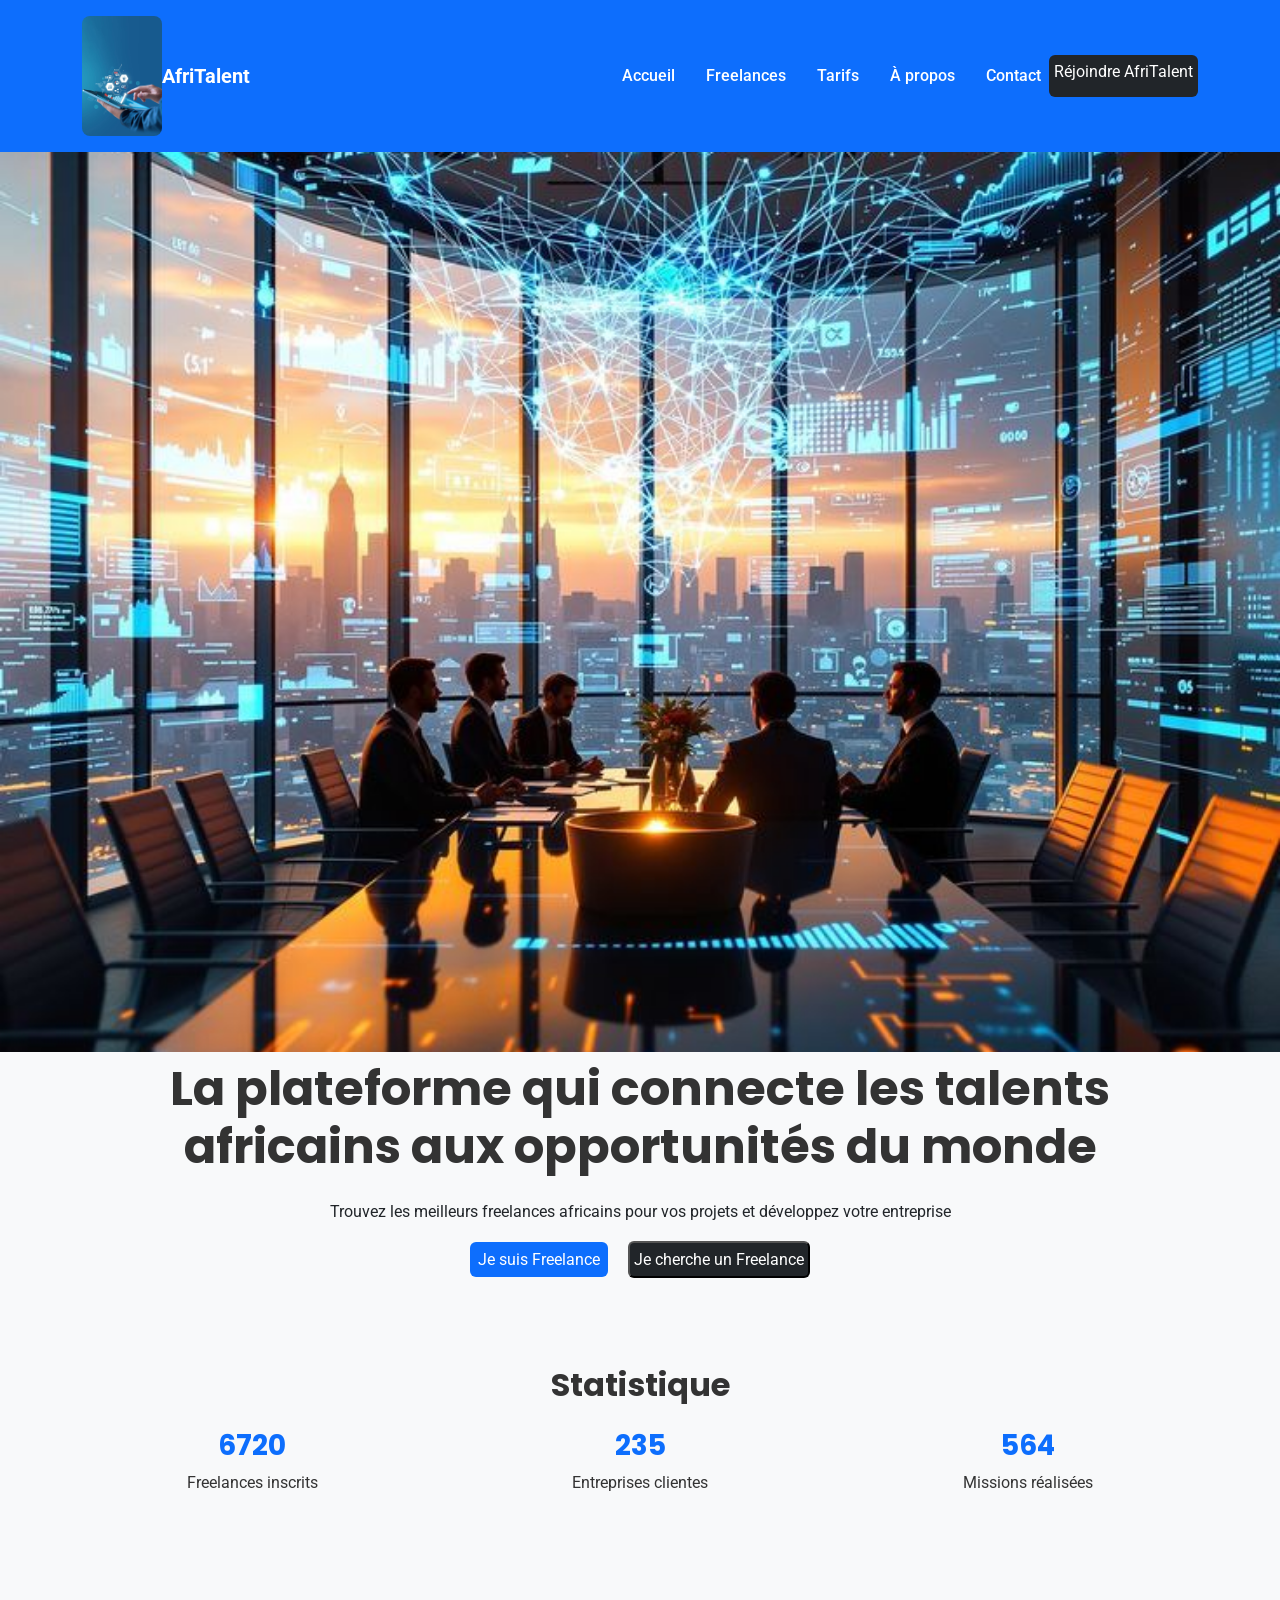
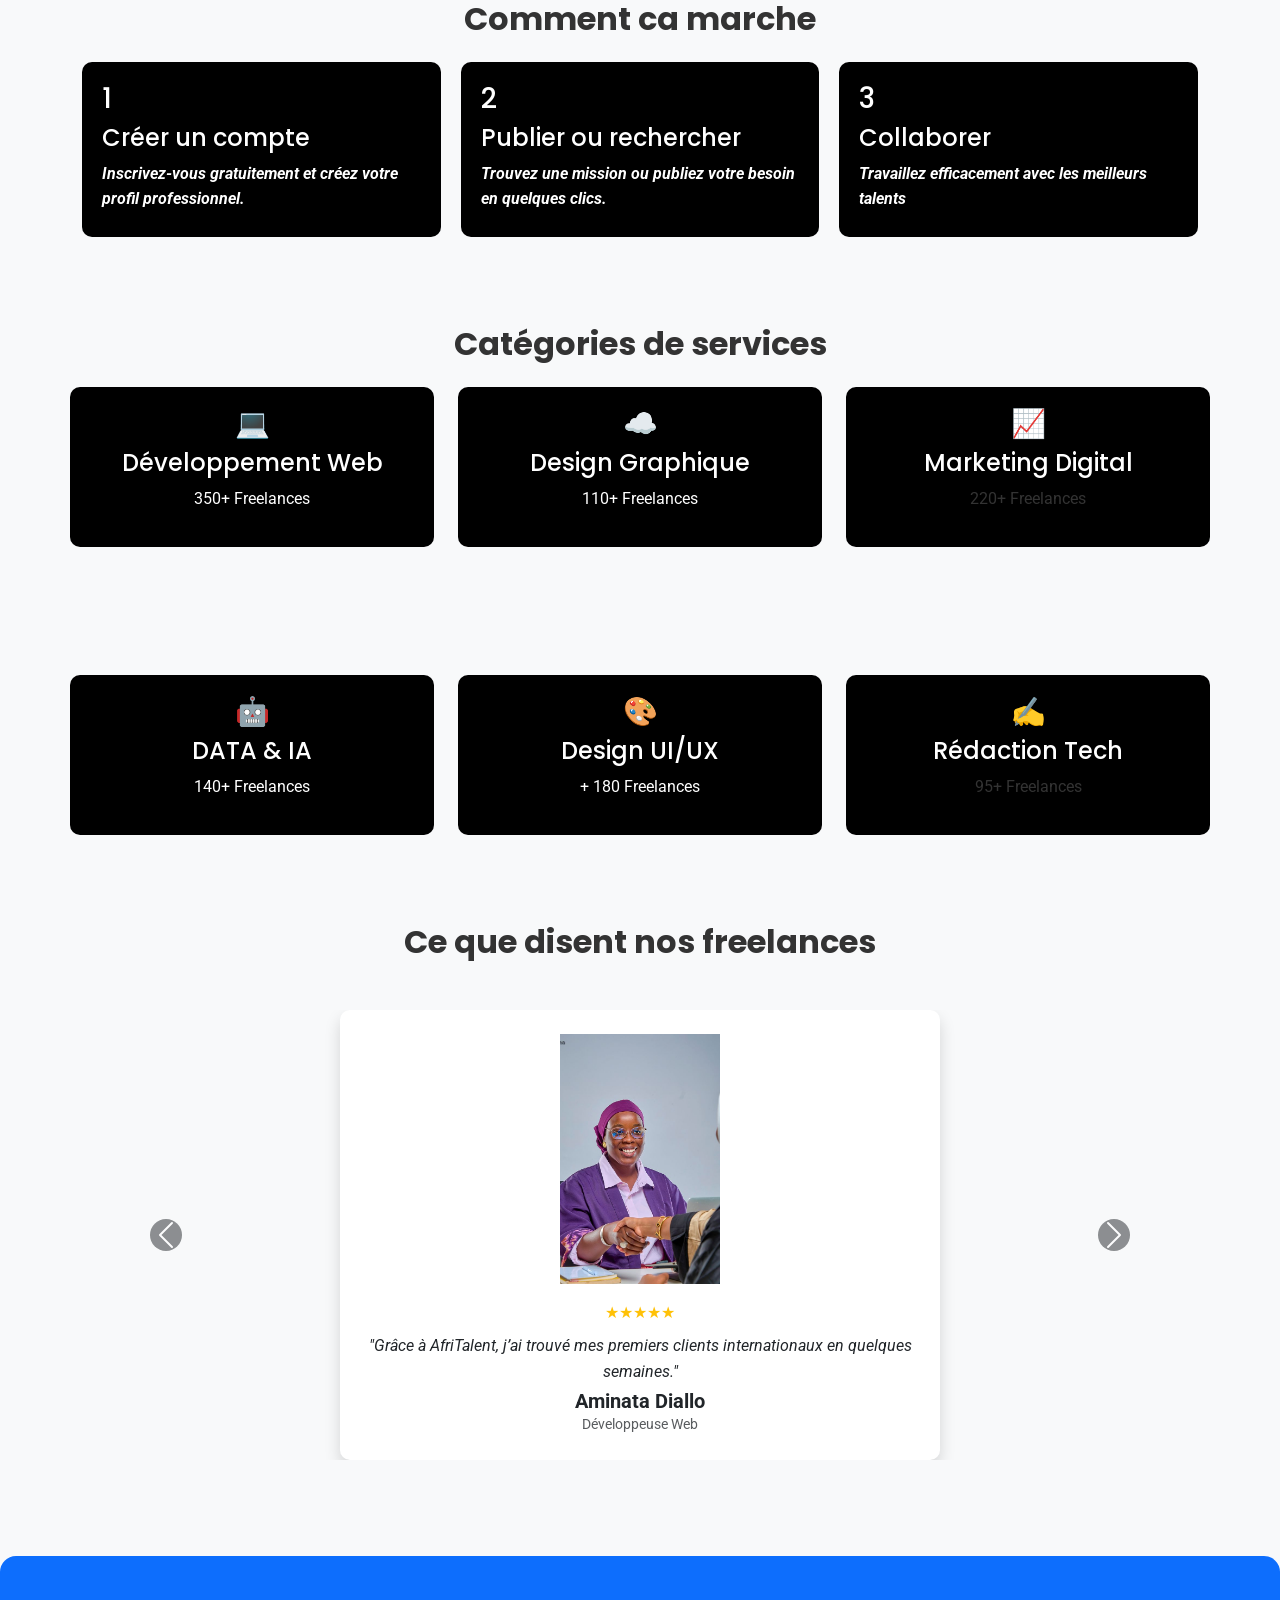
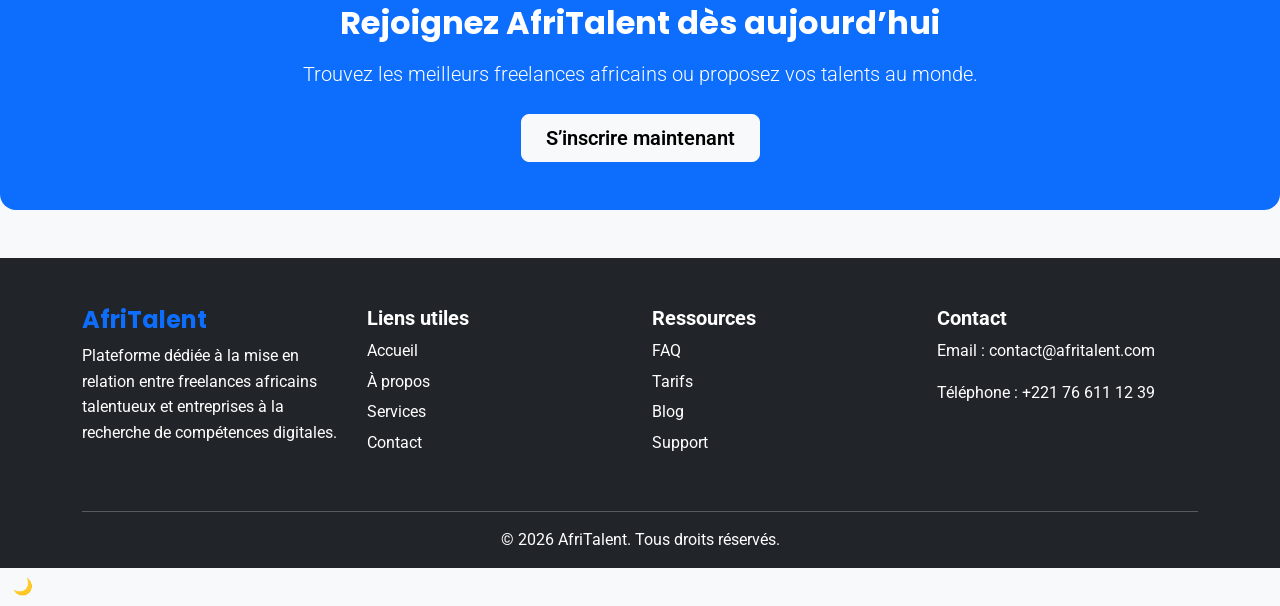
==== commit 5ce71474: "JS : compteurs animés au scroll et animations fade-in des sections" ====
--- a/index.html
+++ b/index.html
@@ -42,42 +42,42 @@
 <section id="photo">
 </section>
 <section>
-    <div class="container">
+    <div class="container fade-in">
         <h2 class=" fw-bold display-5 mb-3 text-center py-2 ">
             La plateforme qui connecte les talents africains aux opportunités du monde
         </h2>
         <p class="text-center text-dark">
             Trouvez les meilleurs freelances africains pour vos projets et développez votre entreprise
         </p>
-        <div class="text-center">
+        <div class="text-center fade-in">
              <a href="freelances.html " class="bg-primary text-white p-2 rounded text-decoration-none me-3 "> Je suis Freelance</a> 
              <button class="text-white bg-dark p-1 rounded"> Je cherche un Freelance</button>
         </div>
     </div>
 </section> 
-<section id="service">
-    <div class="container py-3">
-        <h2 class="text-center text-dark fs-1 fw-bold mb-4">Nos domaine d'expertise</h2>
-        <div class="row text-center">
-         <div class="col-md-4">
-        <h3 class="fs-4 ">Developpement web</h3>
-        <img src="images/deve web.jpeg" alt="developpement web" width="150px">
-        <p class="fst-italic fw-bold"> + 2500 Freelances </p>
-    </div>
+
+<section class="container my-5 text-center fade-in">
+  <h2 class="fw-bold mb-4">Statistique</h2>
+
+  <div class="row">
     <div class="col-md-4">
-        <h3 class="fs-4">Design Graphiste</h3>
-        <img src="images/graphiste.jpeg" alt="design graphiste " width="110px">
-        <p class="fst-italic fw-bold"> + 800 entreprises</p>
-    </div>
+      <h3 class="counter text-primary fw-bold" data-target="14000">0</h3>
+      <p>Freelances inscrits</p>
+    </div>
+
     <div class="col-md-4">
-        <h3 class="fs-4">Marketing Digital</h3>
-        <img src="images/marketing.jpeg" alt="marketing" width="150px">
-        <p class="fst-italic fw-bold">+ 12000 Mission réalisées</p>
-        </div>
-    </div>
+      <h3 class="counter text-primary fw-bold" data-target="500">0</h3>
+      <p>Entreprises clientes</p>
+    </div>
+
+    <div class="col-md-4">
+      <h3 class="counter text-primary fw-bold" data-target="1200">0</h3>
+      <p>Missions réalisées</p>
+    </div>
+  </div>
 </section>
  
-<section class="container my-5">
+<section class="container my-5 fade-in">
     <h2 class="text-center fw-bold mb-4">Comment ca marche</h2>
     <div class="bento-grid text-white fw-bold">
         <div class="bento-item">
@@ -101,7 +101,7 @@
     </div>
 </section>
 
-<section class="container my-5 text-center">
+<section class="container my-5 text-center fade-in">
 
   <h2 class="fw-bold mb-4 ">Catégories de services</h2>
 
@@ -131,7 +131,7 @@
     </div>    
   </div>
 </section>
-<section class="container my-6 text-center">
+<section class="container my-6 text-center fade-in">
   <div class="row">
     <div class="col-md-4 col-12 col-lg-4 text-white">
       <div class="category-card">
@@ -159,7 +159,7 @@
   </div>
 </section>
             
-<section class="py-5 bg-light">
+<section class="py-5 bg-light fade-in">
   <div class="container">
     <h2 class="text-center fw-bold mb-5">Ce que disent nos freelances</h2>
 
@@ -229,7 +229,7 @@
     </div>
   </div>
 </section>
-<section class="bg-primary text-white text-center py-5 rounded-4 my-5">
+<section class="bg-primary text-white text-center py-5 rounded-4 my-5 fade-in">
   <div class="container">
 
     <h2 class="fw-bold mb-3">
@@ -248,7 +248,7 @@
 </section>
 
 
-<footer class="bg-dark text-white pt-5 pb-3 mt-5 ">
+<footer class="bg-dark text-white pt-5 pb-3 mt-5 fade-in  ">
   <div class="container">
     <div class="row">
 
@@ -303,7 +303,7 @@
     <hr class="border-light">
     <div class="text-center">
       <p class="mb-0">
-        &copy; 2026 AfriTalent. Tous droits réservés.
+      &copy; <span id="year"></span> AfriTalent. Tous droits réservés.
       </p>
     </div>
   </div>
--- a/css/style.css
+++ b/css/style.css
@@ -265,7 +265,6 @@
 
 
 
-
 body{
     font-size: 16px;
 }
@@ -295,24 +294,39 @@
 
 
 
-/* DARK MODE */
+
+
 body.dark {
   background: #121212;
   color: white;
 }
 
-/* Navbar scroll effet */
+
 .navbar.scrolled {
   background: #ffffff !important;
   box-shadow: 0 4px 10px rgba(0,0,0,0.2);
   transition: 0.3s;
 }
 
-/* Bouton retour en haut */
+
 #backToTop {
   position: fixed;
   bottom: 20px;
   right: 20px;
   display: none;
   z-index: 999;
+}
+
+
+    
+
+.fade-in {
+  opacity: 0;
+  transform: translateY(30px);
+  transition: all 0.8s ease;
+}
+
+.fade-in.show {
+  opacity: 1;
+  transform: translateY(0);
 }
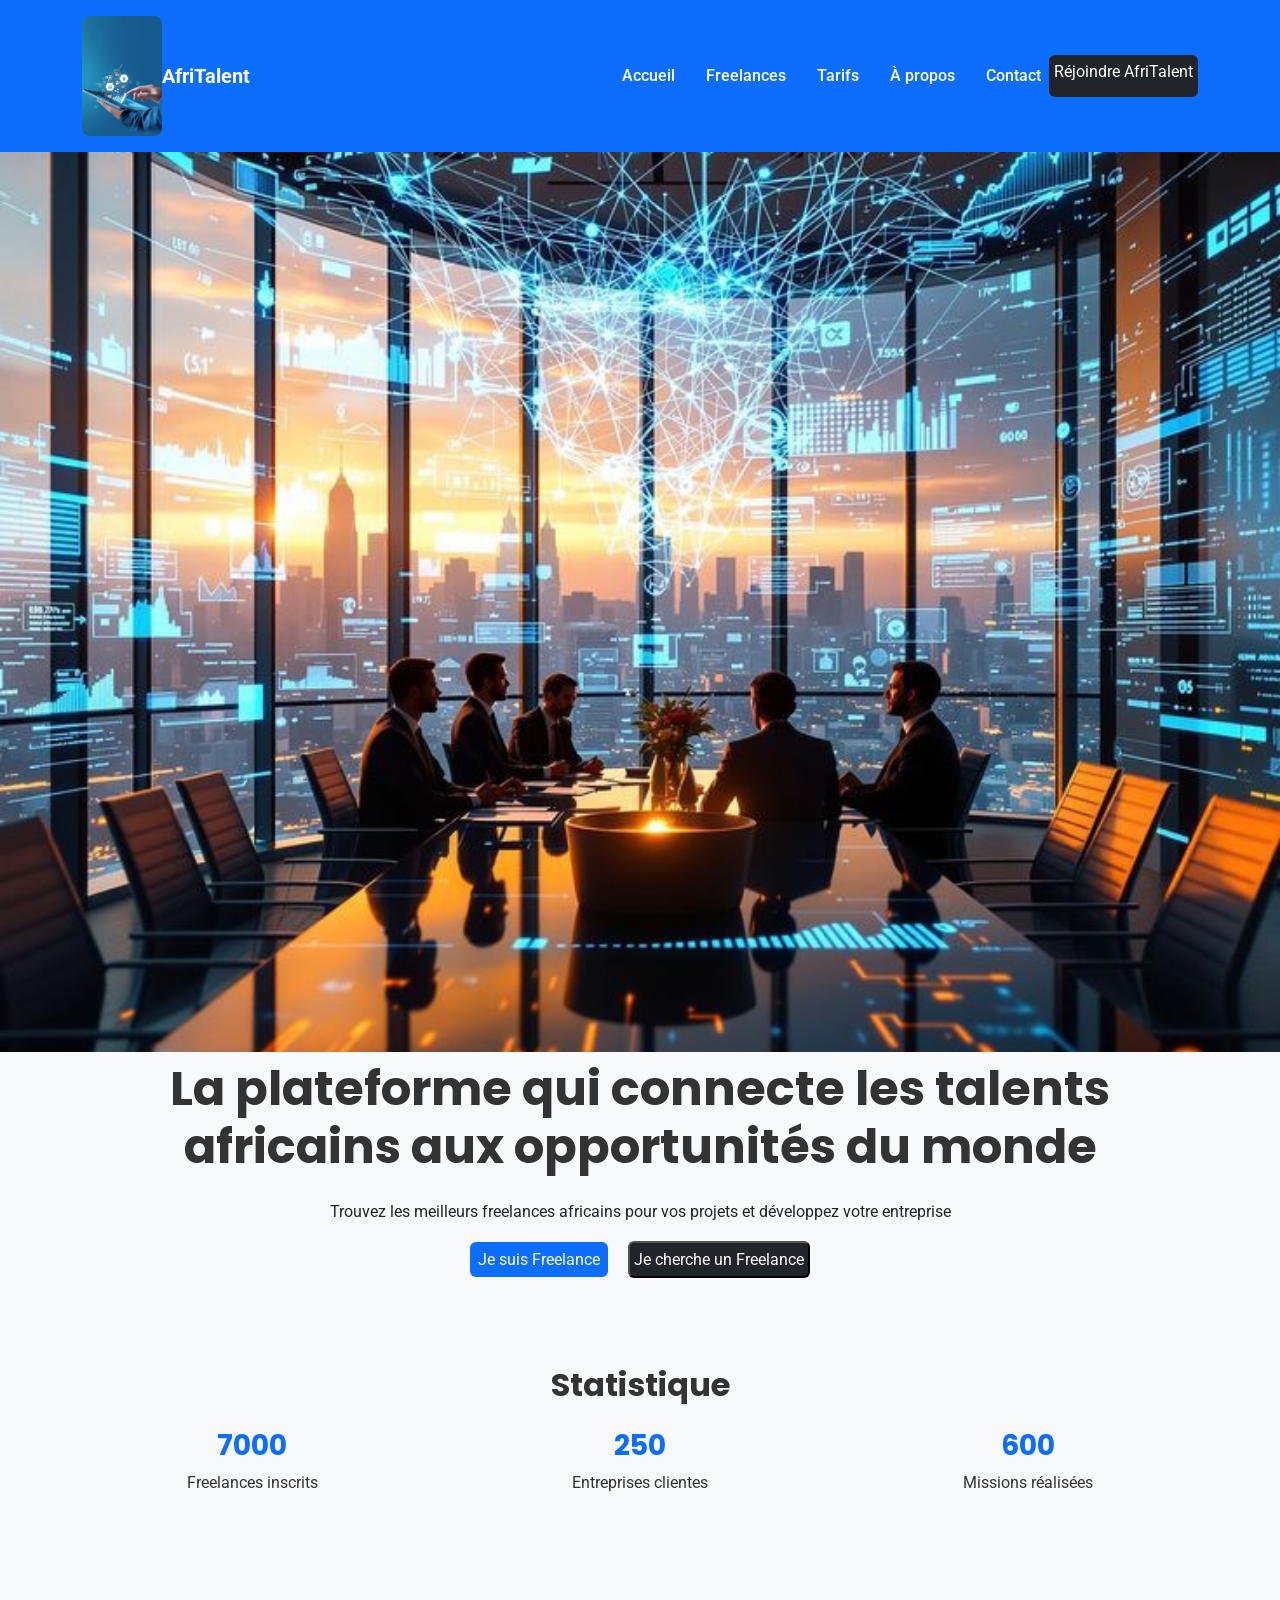
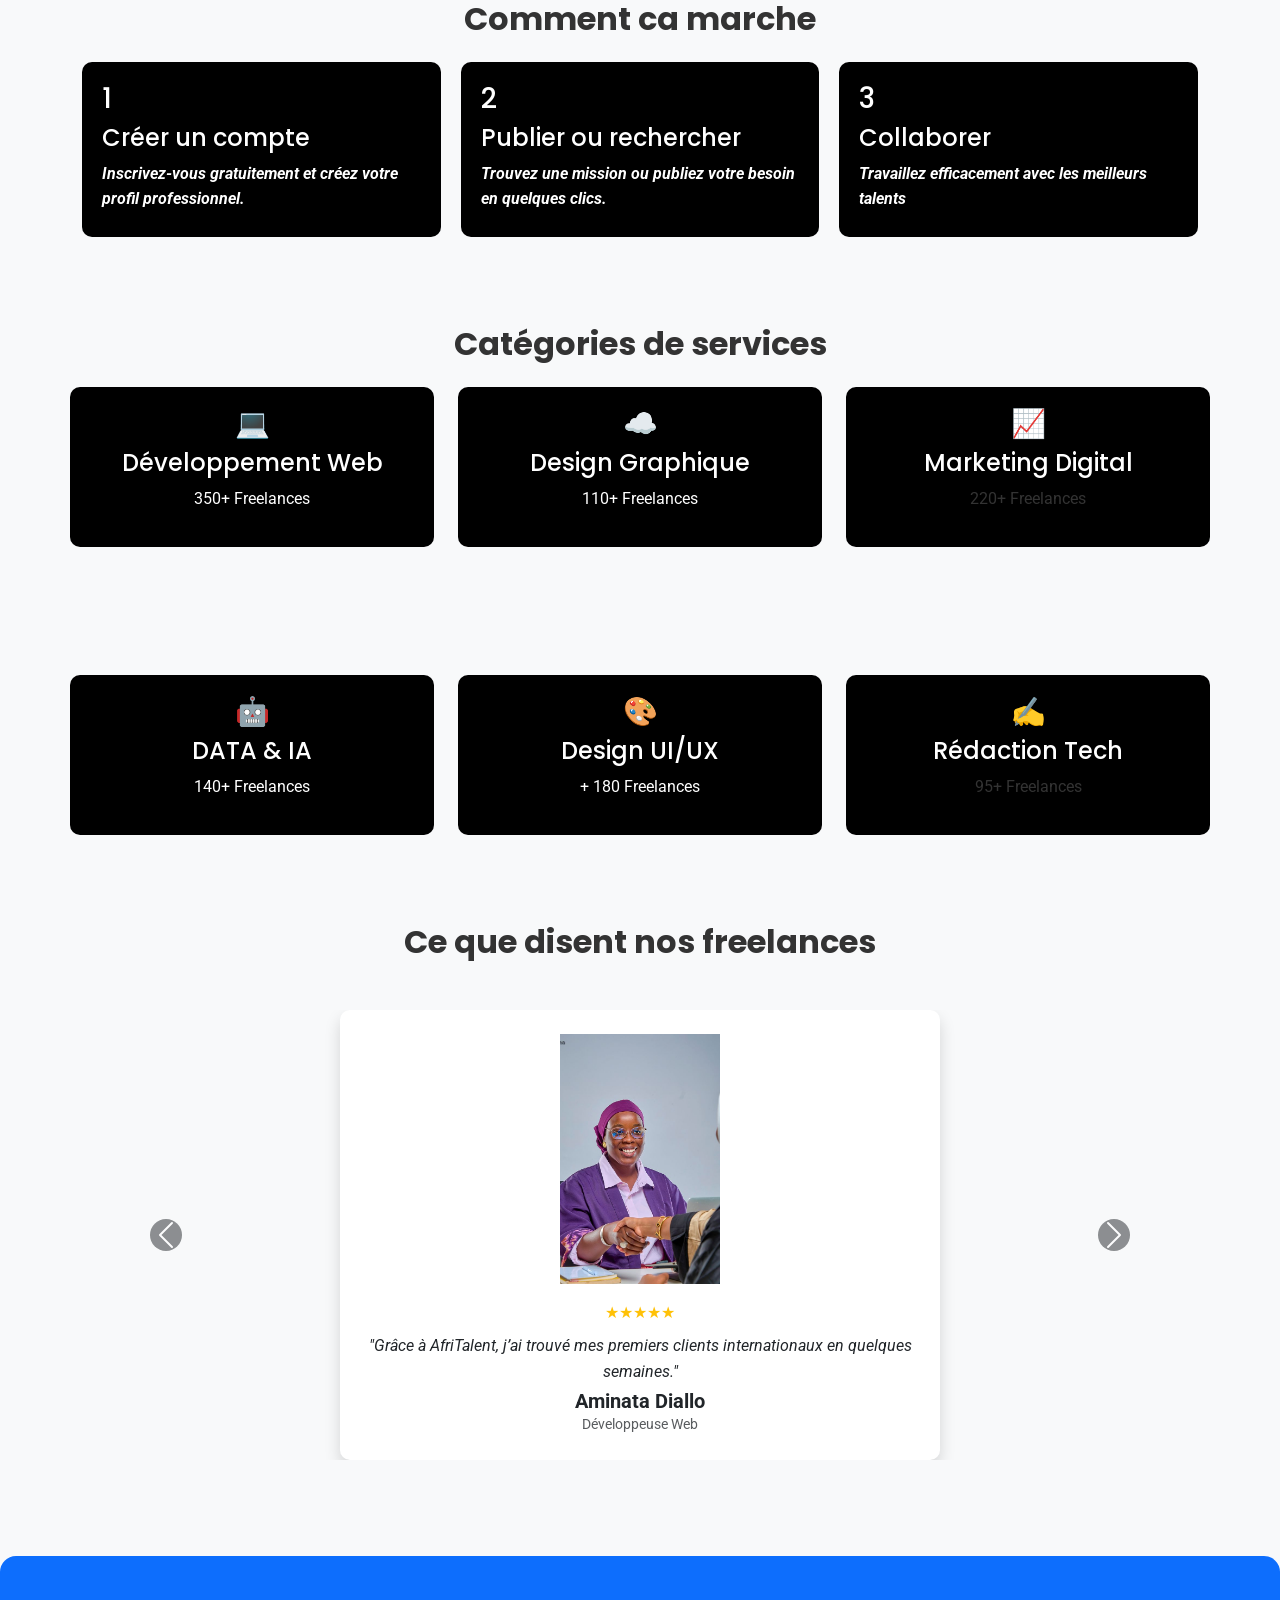
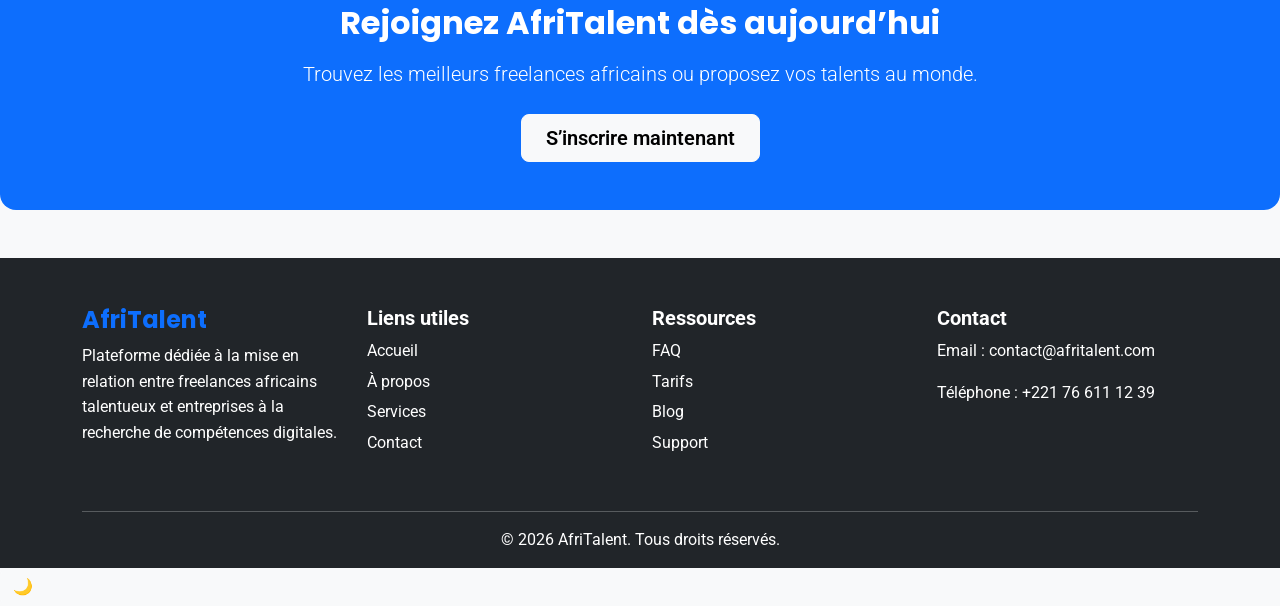
==== commit 67d6f4f2: "JS : filtrage dynamique des freelances et validation du formulaire de contact" ====
--- a/index.html
+++ b/index.html
@@ -55,28 +55,23 @@
         </div>
     </div>
 </section> 
-
 <section class="container my-5 text-center fade-in">
   <h2 class="fw-bold mb-4">Statistique</h2>
-
   <div class="row">
     <div class="col-md-4">
       <h3 class="counter text-primary fw-bold" data-target="14000">0</h3>
       <p>Freelances inscrits</p>
     </div>
-
     <div class="col-md-4">
       <h3 class="counter text-primary fw-bold" data-target="500">0</h3>
       <p>Entreprises clientes</p>
     </div>
-
     <div class="col-md-4">
       <h3 class="counter text-primary fw-bold" data-target="1200">0</h3>
       <p>Missions réalisées</p>
     </div>
   </div>
 </section>
- 
 <section class="container my-5 fade-in">
     <h2 class="text-center fw-bold mb-4">Comment ca marche</h2>
     <div class="bento-grid text-white fw-bold">
@@ -85,44 +80,36 @@
             <h4>  Créer un compte</h4>
            <p class="fst-italic">Inscrivez-vous gratuitement et créez votre profil professionnel.</p>
         </div>
-
         <div class="bento-item">
           <h3>2</h3>
             <h4>Publier ou rechercher</h4>
             <p class="fst-italic">Trouvez une mission ou publiez votre besoin en quelques clics.</p>
         </div>
-
         <div class="bento-item">
           <h3>3</h3>
             <h4>Collaborer</h4>
             <p class="fst-italic">Travaillez efficacement avec les meilleurs talents</p>
         </div>
-
-    </div>
-</section>
-
+    </div>
+</section>
 <section class="container my-5 text-center fade-in">
-
   <h2 class="fw-bold mb-4 ">Catégories de services</h2>
-
   <div class="row">
-    <div class="col-md-4 col-12 col-lg-4 text-white">
+    <div class="col-md-6  col-12 col-lg-4 text-white">
       <div class="category-card">
            <h3>💻</h3>
         <h4>Développement Web</h4>
           <p>350+ Freelances</p>
       </div>
     </div>
-
-    <div class="col-md-4 col-12 col-lg-4  text-white">
+    <div class="col-md-6  col-12 col-lg-4  text-white">
       <div class="category-card">
            <h3>☁️</h3>
         <h4>Design Graphique</h4>
           <p>110+ Freelances</p>
       </div>
     </div>
-
-    <div class="col-md-4 col-12 col-lg-4  ">
+    <div class="col-md-6  col-12 col-lg-4  ">
       <div class="category-card ">
          <h3>📈</h3>
         <h4 class="text-white">Marketing Digital</h4>
@@ -133,23 +120,21 @@
 </section>
 <section class="container my-6 text-center fade-in">
   <div class="row">
-    <div class="col-md-4 col-12 col-lg-4 text-white">
+    <div class="col-md-6  col-12 col-lg-4 text-white">
       <div class="category-card">
          <h3>🤖</h3>
         <h4>DATA & IA</h4>
          <p>140+ Freelances</p>
       </div>
     </div>
-
-    <div class="col-md-4 col-12 col-lg-4  text-white">
+    <div class="col-md-6  col-12 col-lg-4  text-white">
       <div class="category-card">
           <h3>🎨</h3>
         <h4>Design UI/UX</h4>
          <p> + 180 Freelances</p>
       </div>
     </div>
-
-    <div class="col-md-4 col-12 col-lg-4">
+    <div class="col-md-6  col-12 col-lg-4">
       <div class="category-card ">
          <h3>✍️</h3>
         <h4 class="text-white">Rédaction Tech</h4>
@@ -157,26 +142,21 @@
       </div>
     </div>    
   </div>
-</section>
-            
+</section>          
 <section class="py-5 bg-light fade-in">
   <div class="container">
     <h2 class="text-center fw-bold mb-5">Ce que disent nos freelances</h2>
-
     <div id="testimonialCarousel" class="carousel slide" data-bs-ride="carousel">
       <div class="carousel-inner">
-
         <div class="carousel-item active">
           <div class="card border-0 shadow text-center p-4 mx-auto" style="max-width: 600px;">
             <img src="images/fr4.jpeg" class="mx-auto mb-3" width="160" height="180" alt="photo">
             <div class="text-warning mb-2">
               ★★★★★
             </div>
-
             <p class="fst-italic">
               "Grâce à AfriTalent, j’ai trouvé mes premiers clients internationaux en quelques semaines."
             </p>
-
             <h5 class="fw-bold mb-0">Aminata Diallo</h5>
             <small class="text-muted">Développeuse Web</small>
           </div>
@@ -188,11 +168,9 @@
             <div class="text-warning mb-2">
               ★★★★★
             </div>
-
             <p class="fst-italic">
               "Une plateforme simple et efficace pour proposer mes services en design."
             </p>
-
             <h5 class="fw-bold mb-0">Astou Gueye</h5>
             <small class="text-muted">Designer Graphique</small>
           </div>
@@ -217,7 +195,6 @@
 
       </div>
 
-  
       <button class="carousel-control-prev" type="button" data-bs-target="#testimonialCarousel" data-bs-slide="prev">
         <span class="carousel-control-prev-icon bg-dark rounded-circle"></span>
       </button>
@@ -246,7 +223,6 @@
 
   </div>
 </section>
-
 
 <footer class="bg-dark text-white pt-5 pb-3 mt-5 fade-in  ">
   <div class="container">
@@ -259,7 +235,6 @@
           talentueux et entreprises à la recherche de compétences digitales.
         </p>
       </div>
-
       
       <div class="col-md-3 mb-4">
         <h5 class="fw-bold">Liens utiles</h5>
@@ -270,7 +245,6 @@
           <li><a href="contact.html" class="text-white text-decoration-none">Contact</a></li>
         </ul>
       </div>
-
       
       <div class="col-md-3 mb-4">
         <h5 class="fw-bold">Ressources</h5>
@@ -282,13 +256,11 @@
         </ul>
       </div>
 
-     
       <div class="col-md-3 mb-4">
         <h5 class="fw-bold">Contact</h5>
         <p>Email : contact@afritalent.com</p>
         <p>Téléphone : +221 76 611 12 39</p>
 
-        
         <div class="d-flex gap-3 fs-4">
           <a href="#" class="text-white"><i class="bi bi-facebook"></i></a>
           <a href="#" class="text-white"><i class="bi bi-instagram"></i></a>
@@ -299,7 +271,6 @@
 
     </div>
 
-   
     <hr class="border-light">
     <div class="text-center">
       <p class="mb-0">
--- a/css/style.css
+++ b/css/style.css
@@ -303,7 +303,7 @@
 
 
 .navbar.scrolled {
-  background: #ffffff !important;
+  background: wheat !important;
   box-shadow: 0 4px 10px rgba(0,0,0,0.2);
   transition: 0.3s;
 }
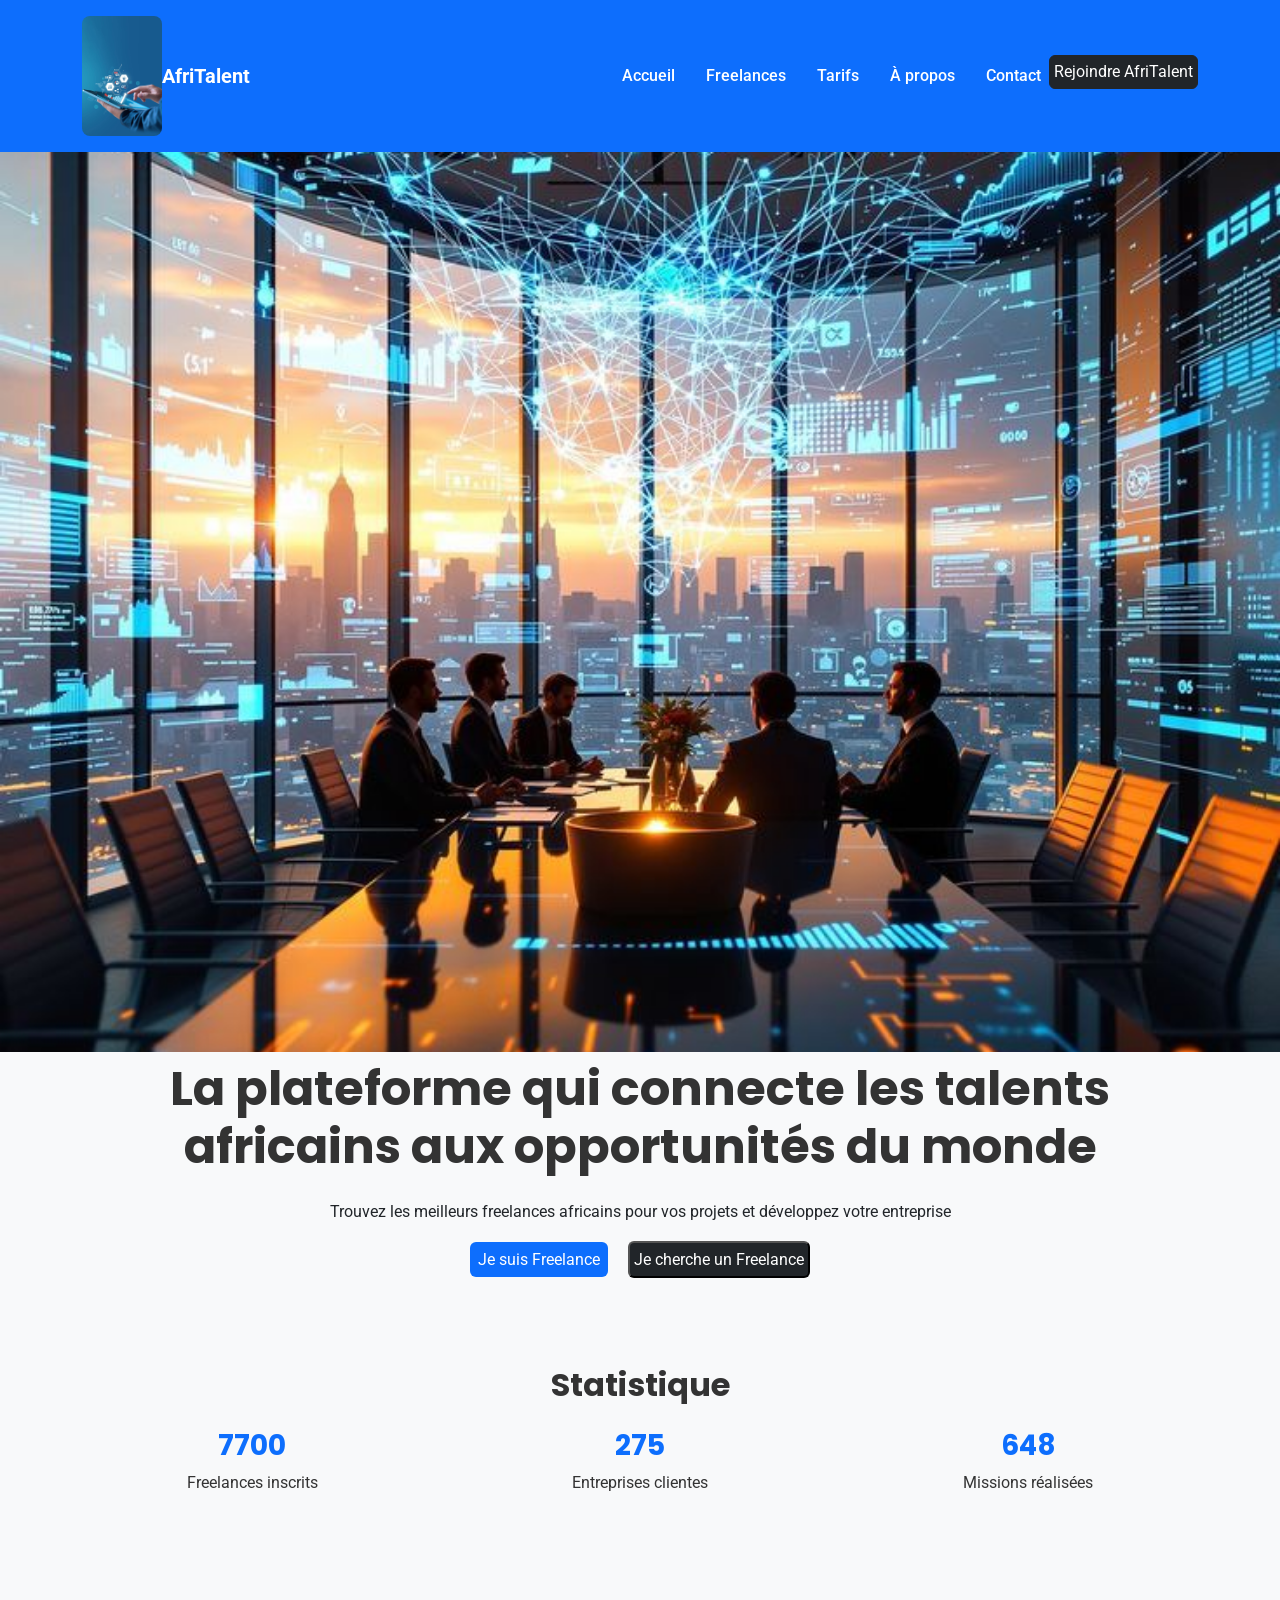
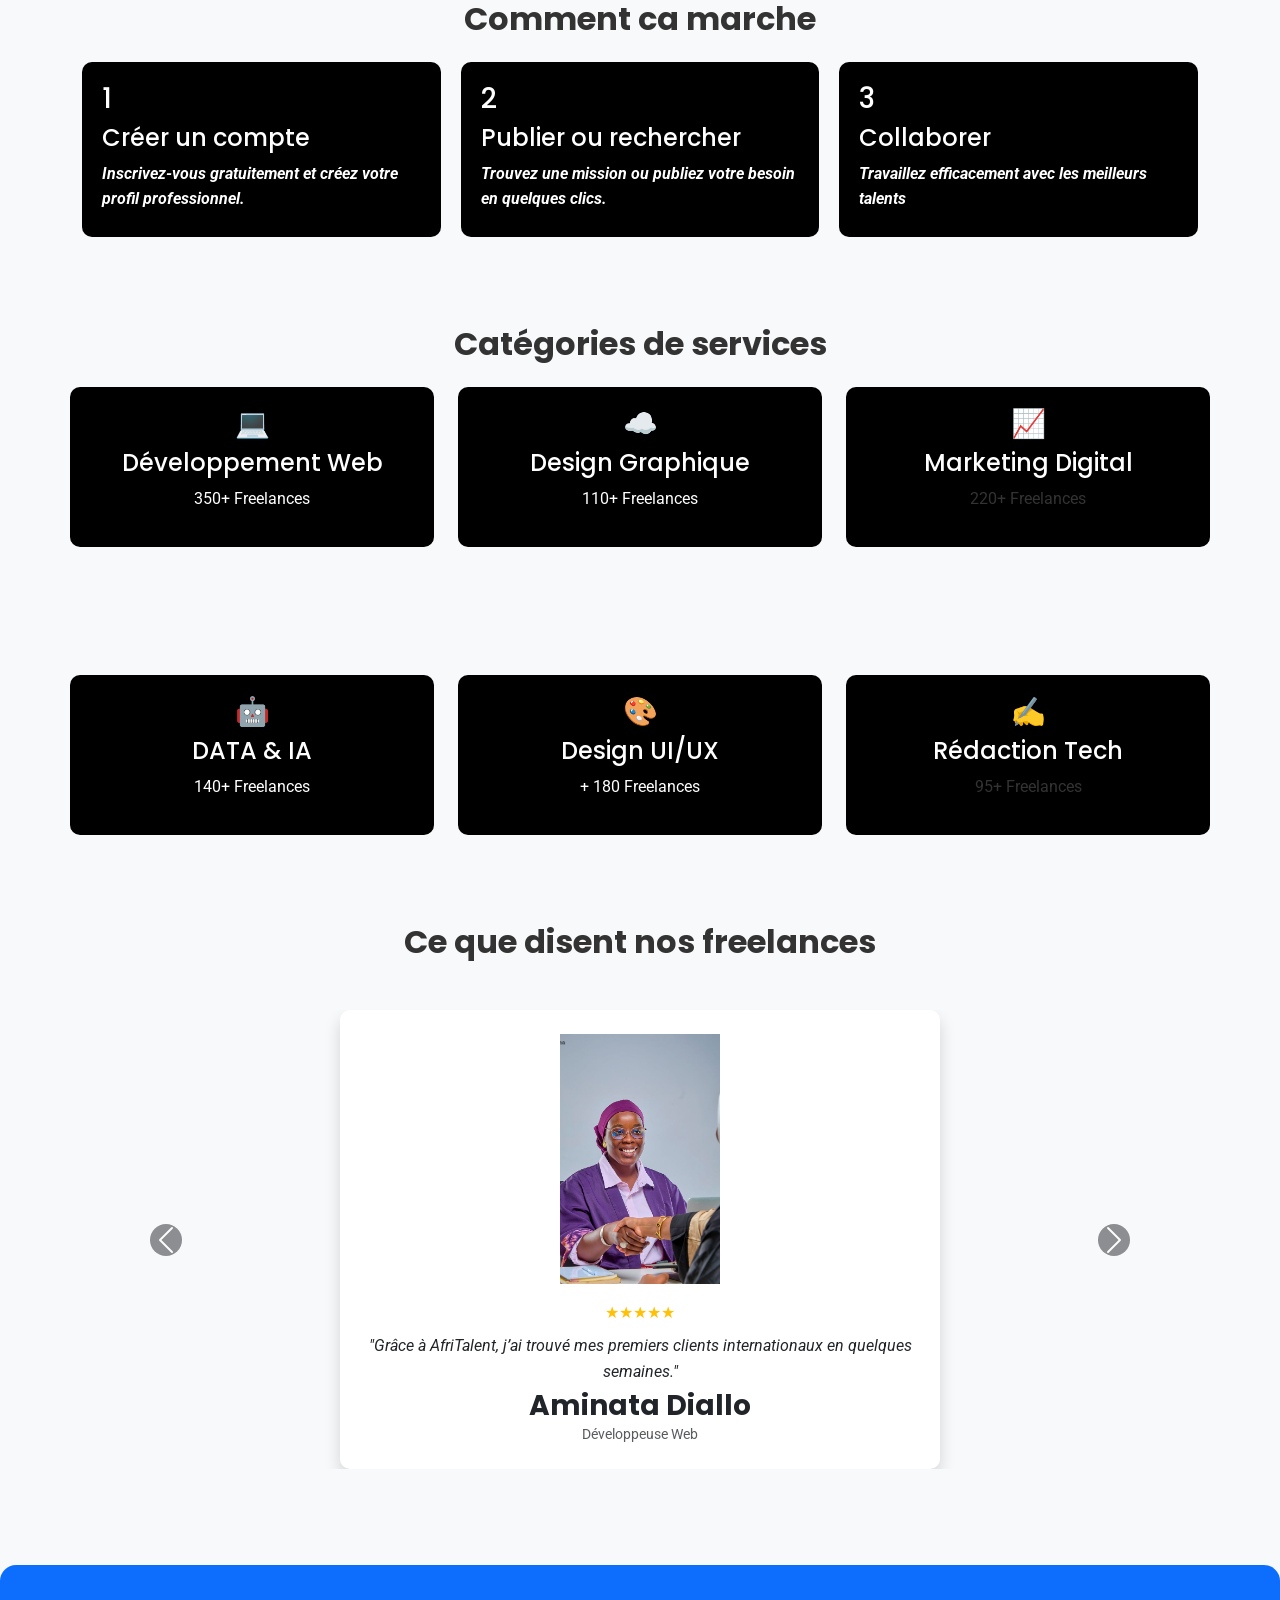
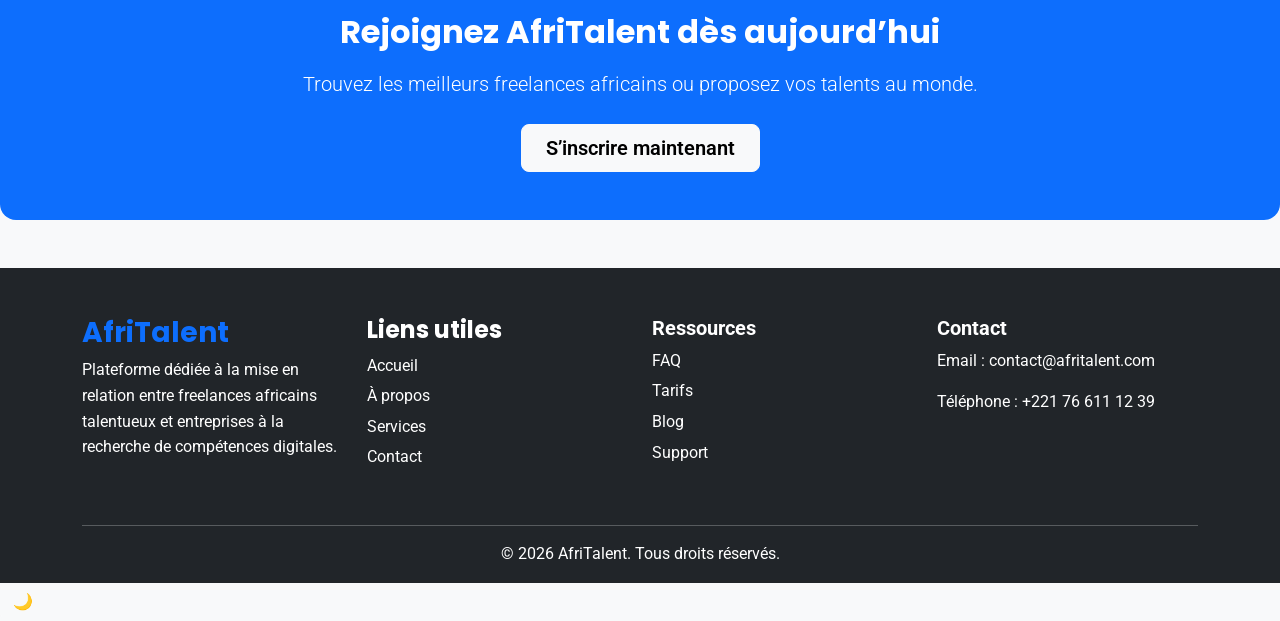
==== commit 79df0ca1: "Finalisation : corrections responsive, optimisation du code et commentaires:" ====
--- a/index.html
+++ b/index.html
@@ -13,39 +13,47 @@
 </head>
 <body>
  <!-- Le contenu de la page sera ajoute ici -->
+  <!--navbar-->
  <nav class="navbar navbar-expand-lg navbar-dark bg-primary">
   <div class="container">
-    
-    <img src="images/logo copy.jpeg" width="80px" alt="logo">
+    <!--logo-->
+    <img src="images/logo-copy.jpeg" width="80" alt="logo">
 
     <a class="navbar-brand text-white fw-bold" href="index.html">AfriTalent</a>
-
+<!--toogle-->
     <button class="navbar-toggler" type="button" data-bs-toggle="collapse" data-bs-target="#navMenu">
       <span class="navbar-toggler-icon"></span>
     </button>
-
+<!--menu-->
     <div class="collapse navbar-collapse" id="navMenu">
       <ul class="navbar-nav ms-auto">
-        <li class="nav-item"><a class="nav-link active" href="index.html">Accueil</a></li>
+
+        <li class="nav-item"><a class="nav-link" href="index.html">Accueil</a></li>
         <li class="nav-item"><a class="nav-link" href="freelances.html">Freelances</a></li>
-        <li class="nav-item"><a class="nav-link" href="tarifs.html">Tarifs</a></li>
+        <li class="nav-item"><a class="nav-link active" href="tarifs.html">Tarifs</a></li>
         <li class="nav-item"><a class="nav-link" href="about.html">À propos</a></li>
         <li class="nav-item"><a class="nav-link" href="contact.html">Contact</a></li>
-        <a href="index.html" class="btn btn primary bg-dark text-white p-1 rounded">
-      Réjoindre AfriTalent
-    </a>
+
+        <!-- Bouton -->
+        <li class="nav-item">
+          <a href="index.html" class="btn btn-dark text-white p-1 rounded">
+            Rejoindre AfriTalent
+          </a>
+        </li>
+
       </ul>
     </div>
 
   </div>
 </nav>
-<section id="photo">
-</section>
-<section>
+
+<!--hero-->
+<div id="photo"></div>
+ 
     <div class="container fade-in">
-        <h2 class=" fw-bold display-5 mb-3 text-center py-2 ">
+        <h1 class=" fw-bold display-5 mb-3 text-center py-2 ">
             La plateforme qui connecte les talents africains aux opportunités du monde
-        </h2>
+        </h1>
         <p class="text-center text-dark">
             Trouvez les meilleurs freelances africains pour vos projets et développez votre entreprise
         </p>
@@ -54,7 +62,9 @@
              <button class="text-white bg-dark p-1 rounded"> Je cherche un Freelance</button>
         </div>
     </div>
-</section> 
+
+
+<!--statistique-->
 <section class="container my-5 text-center fade-in">
   <h2 class="fw-bold mb-4">Statistique</h2>
   <div class="row">
@@ -72,6 +82,8 @@
     </div>
   </div>
 </section>
+
+<!--comment ca marche-->
 <section class="container my-5 fade-in">
     <h2 class="text-center fw-bold mb-4">Comment ca marche</h2>
     <div class="bento-grid text-white fw-bold">
@@ -92,6 +104,8 @@
         </div>
     </div>
 </section>
+
+<!--categorie de service-->
 <section class="container my-5 text-center fade-in">
   <h2 class="fw-bold mb-4 ">Catégories de services</h2>
   <div class="row">
@@ -142,7 +156,9 @@
       </div>
     </div>    
   </div>
-</section>          
+</section>
+
+<!--temoignage avec carousel--> 
 <section class="py-5 bg-light fade-in">
   <div class="container">
     <h2 class="text-center fw-bold mb-5">Ce que disent nos freelances</h2>
@@ -157,7 +173,7 @@
             <p class="fst-italic">
               "Grâce à AfriTalent, j’ai trouvé mes premiers clients internationaux en quelques semaines."
             </p>
-            <h5 class="fw-bold mb-0">Aminata Diallo</h5>
+            <h3 class="fw-bold mb-0">Aminata Diallo</h3>
             <small class="text-muted">Développeuse Web</small>
           </div>
         </div>
@@ -171,7 +187,7 @@
             <p class="fst-italic">
               "Une plateforme simple et efficace pour proposer mes services en design."
             </p>
-            <h5 class="fw-bold mb-0">Astou Gueye</h5>
+            <h3 class="fw-bold mb-0">Astou Gueye</h3>
             <small class="text-muted">Designer Graphique</small>
           </div>
         </div>
@@ -188,7 +204,7 @@
               "AfriTalent m’a permis de développer mon activité freelance rapidement."
             </p>
 
-            <h5 class="fw-bold mb-0">Fatou Sarr</h5>
+            <h3 class="fw-bold mb-0">Fatou Sarr</h3>
             <small class="text-muted">Data Analyst</small>
           </div>
         </div>
@@ -206,6 +222,7 @@
     </div>
   </div>
 </section>
+<!--Appel a l'action-->
 <section class="bg-primary text-white text-center py-5 rounded-4 my-5 fade-in">
   <div class="container">
 
@@ -223,21 +240,21 @@
 
   </div>
 </section>
-
+<!--footer-->
 <footer class="bg-dark text-white pt-5 pb-3 mt-5 fade-in  ">
   <div class="container">
     <div class="row">
 
       <div class="col-md-3 mb-4 ">
-        <h4 class="fw-bold text-primary">AfriTalent</h4>
+        <h3 class="fw-bold text-primary">AfriTalent</h3>
         <p>
           Plateforme dédiée à la mise en relation entre freelances africains 
           talentueux et entreprises à la recherche de compétences digitales.
         </p>
       </div>
-      
+      <!--lien-->
       <div class="col-md-3 mb-4">
-        <h5 class="fw-bold">Liens utiles</h5>
+        <h4 class="fw-bold">Liens utiles</h4>
         <ul class="list-unstyled">
           <li><a href="index.html" class="text-white text-decoration-none">Accueil</a></li>
           <li><a href="about.html" class="text-white text-decoration-none">À propos</a></li>
@@ -245,7 +262,7 @@
           <li><a href="contact.html" class="text-white text-decoration-none">Contact</a></li>
         </ul>
       </div>
-      
+      <!--support-->
       <div class="col-md-3 mb-4">
         <h5 class="fw-bold">Ressources</h5>
         <ul class="list-unstyled">
@@ -255,12 +272,12 @@
           <li><a href="#" class="text-white text-decoration-none">Support</a></li>
         </ul>
       </div>
-
+      <!--infos-->
       <div class="col-md-3 mb-4">
         <h5 class="fw-bold">Contact</h5>
         <p>Email : contact@afritalent.com</p>
         <p>Téléphone : +221 76 611 12 39</p>
-
+      <!--reseaux sociaux-->
         <div class="d-flex gap-3 fs-4">
           <a href="#" class="text-white"><i class="bi bi-facebook"></i></a>
           <a href="#" class="text-white"><i class="bi bi-instagram"></i></a>
@@ -279,7 +296,7 @@
     </div>
   </div>
 </footer>
-
+<!--buttons flotant-->
 <button id="backToTop" class="btn btn-dark">↑</button>
 <button id="themeToggle" class="btn btn-light">🌙</button>
 
--- a/css/style.css
+++ b/css/style.css
@@ -1,6 +1,11 @@
-/* index html */
+/* 
+   IMPORT DES POLICES
+= */
 @import url('https://fonts.googleapis.com/css2?family=Poppins:wght@400;600&family=Roboto:wght@300;400&display=swap');
 
+/* 
+   VARIABLES GLOBALES
+*/
 :root {
   --primary-color: #0d6efd;
   --secondary-color: #0a58ca;
@@ -15,33 +20,47 @@
   --spacing: 1rem;
 }
 
+/* 
+   RESET GLOBAL
+ */
 * {
   margin: 0;
   padding: 0;
   box-sizing: border-box;
 }
 
+/* 
+   STYLE GLOBAL DU BODY
+*/
 body {
   font-family: var(--font-text);
   background-color: var(--light-color);
   color: var(--text-color);
   line-height: 1.6;
-}
-#photo{
-    background-image: url(../images/bg.jpeg);
-    height: 100vh;
-    background-position: center;
-    background-size: cover;
-   background-repeat: no-repeat;
-   
-}
-
-
+  font-size: 16px;
+}
+
+/* 
+   HERO / IMAGE BACKGROUND
+ */
+#photo {
+  background-image: url(../images/bg.jpeg);
+  height: 100vh;
+  background-position: center;
+  background-size: cover;
+  background-repeat: no-repeat;
+}
+
+/* 
+   TITRES
+ */
 h1, h2, h3, h4 {
   font-family: var(--font-title);
 }
 
-
+/* 
+   NAVBAR
+ */
 .navbar {
   padding: var(--spacing);
 }
@@ -53,17 +72,16 @@
 .navbar-nav .nav-link {
   margin-left: 15px;
   font-weight: 500;
-  color: var(--white) ;
+  color: var(--white);
 }
 
 .navbar-nav .nav-link:hover {
   color: var(--secondary-color);
 }
 
-
-
-
-/* Freelances*/
+/* 
+   SECTION GÉNÉRALE
+*/
 section.text-center {
   padding: 40px 0;
 }
@@ -72,23 +90,31 @@
   font-family: var(--font-title);
   font-size: 2.5rem;
 }
+
+/* 
+   CARD STYLE GLOBAL
+   (freelances / tarifs / contact)
+ */
 .card {
   border: none;
   border-radius: 10px;
   transition: 0.3s ease;
-  
-}
-
+}
+
+/* hover global card */
 .card:hover {
   transform: translateY(-5px);
   box-shadow: 0 5px 15px rgba(0,0,0,0.2);
   background: #0d6efd;
 }
 
+/* image card */
 .card img {
   height: 250px;
   object-fit: cover;
 }
+
+/* texte card */
 .card-body h4 {
   font-family: var(--font-title);
   margin-top: 10px;
@@ -97,6 +123,8 @@
 .card-body p {
   margin: 5px 0;
 }
+
+/* bouton card */
 .card .btn {
   background-color: var(--primary-color);
   border: none;
@@ -106,9 +134,7 @@
   background-color: var(--secondary-color);
 }
 
-
-/* Abouts */
-
+/* FOOTER */
 footer {
   background-color: var(--dark-color);
   color: var(--white);
@@ -123,69 +149,7 @@
   color: var(--secondary-color);
 }
 
-
-/* tarifs */
-
-section.text-center {
-  padding: 40px 0;
-}
-
-section.text-center h1 {
-  font-family: var(--font-title);
-}
-.card {
-  border: none;
-  border-radius: 10px;
-  transition: 0.3s ease;
-}
-
-.card:hover {
-  transform: translateY(-5px);
-  box-shadow: 0 5px 15px rgba(0,0,0,0.2);
-  background: wheat;
-}
-
-.card h3 {
-  font-family: var(--font-title);
-}
-
-.card h2 {
-  margin: 10px 0;
-}
-.card .btn {
-  background-color: var(--primary-color);
-  border: none;
-}
-
-.card .btn:hover {
-  background-color: var(--secondary-color);
-}
-
-
-
-/* contact*/
-
-section h1 {
-  font-family: var(--font-title);
-}
-
-section p {
-  font-size: 16px;
-}
-.card {
-  border: none;
-  border-radius: 10px;
-  transition: 0.3s;
-}
-
-.card:hover {
-  transform: translateY(-5px);
-  box-shadow: 0 5px 15px rgba(0,0,0,0.2);
-}
-
-.card-body h4 {
-  font-family: var(--font-title);
-}
+/* CONTACT FORM */
 form {
   background-color: var(--white);
   padding: 20px;
@@ -200,6 +164,8 @@
 form textarea {
   border-radius: 5px;
 }
+
+/* boutons bootstrap override */
 .btn-primary {
   background-color: var(--primary-color);
   border: none;
@@ -208,6 +174,10 @@
 .btn-primary:hover {
   background-color: var(--secondary-color);
 }
+
+/*
+   UTILITAIRES
+ */
 .fst-italic {
   font-style: italic;
   margin-bottom: 5px;
@@ -216,6 +186,7 @@
 hr {
   margin: 15px 0;
 }
+
 .btn-outline-primary {
   margin: 5px;
   border-radius: 20px;
@@ -226,9 +197,7 @@
   color: var(--white);
 }
 
-
-/*  bento Grid */
-
+/* BENTO GRID (COMMENT CA MARCHE)*/
 .bento-grid {
   display: grid;
   grid-template-columns: repeat(3, 1fr);
@@ -248,13 +217,12 @@
   background: blue;
 }
 
+/* CATEGORIES DE SERVICES */
 .category-card {
   background: black;
   padding: 20px;
   border-radius: 10px;
   transition: 0.3s;
-
-
 }
 
 .category-card:hover {
@@ -263,52 +231,41 @@
   background: blue;
 }
 
-
-
-body{
-    font-size: 16px;
-}
-
-
-@media (min-width: 768px){
-    h1{
-        font-size: 2.2rem;
-    }
-
-    .hero{
-        padding: 80px 0;
-    }
-}
-
-
-@media (min-width: 1200px){
-    h1{
-        font-size: 3rem;
-    }
-
-    .hero{
-        padding: 120px 0;
-    }
-}
-
-
-
-
-
-
+/* RESPONSIVE */
+@media (min-width: 768px) {
+  h1 {
+    font-size: 2.2rem;
+  }
+
+  .hero {
+    padding: 80px 0;
+  }
+}
+
+@media (min-width: 1200px) {
+  h1 {
+    font-size: 3rem;
+  }
+
+  .hero {
+    padding: 120px 0;
+  }
+}
+
+/*  DARK MODE */
 body.dark {
   background: #121212;
   color: white;
 }
 
-
+/* NAVBAR SCROLL EFFECT */
 .navbar.scrolled {
   background: wheat !important;
   box-shadow: 0 4px 10px rgba(0,0,0,0.2);
   transition: 0.3s;
 }
 
-
+/* BACK TO TOP BUTTON */
 #backToTop {
   position: fixed;
   bottom: 20px;
@@ -317,9 +274,7 @@
   z-index: 999;
 }
 
-
-    
-
+/* ANIMATION FADE IN */
 .fade-in {
   opacity: 0;
   transform: translateY(30px);
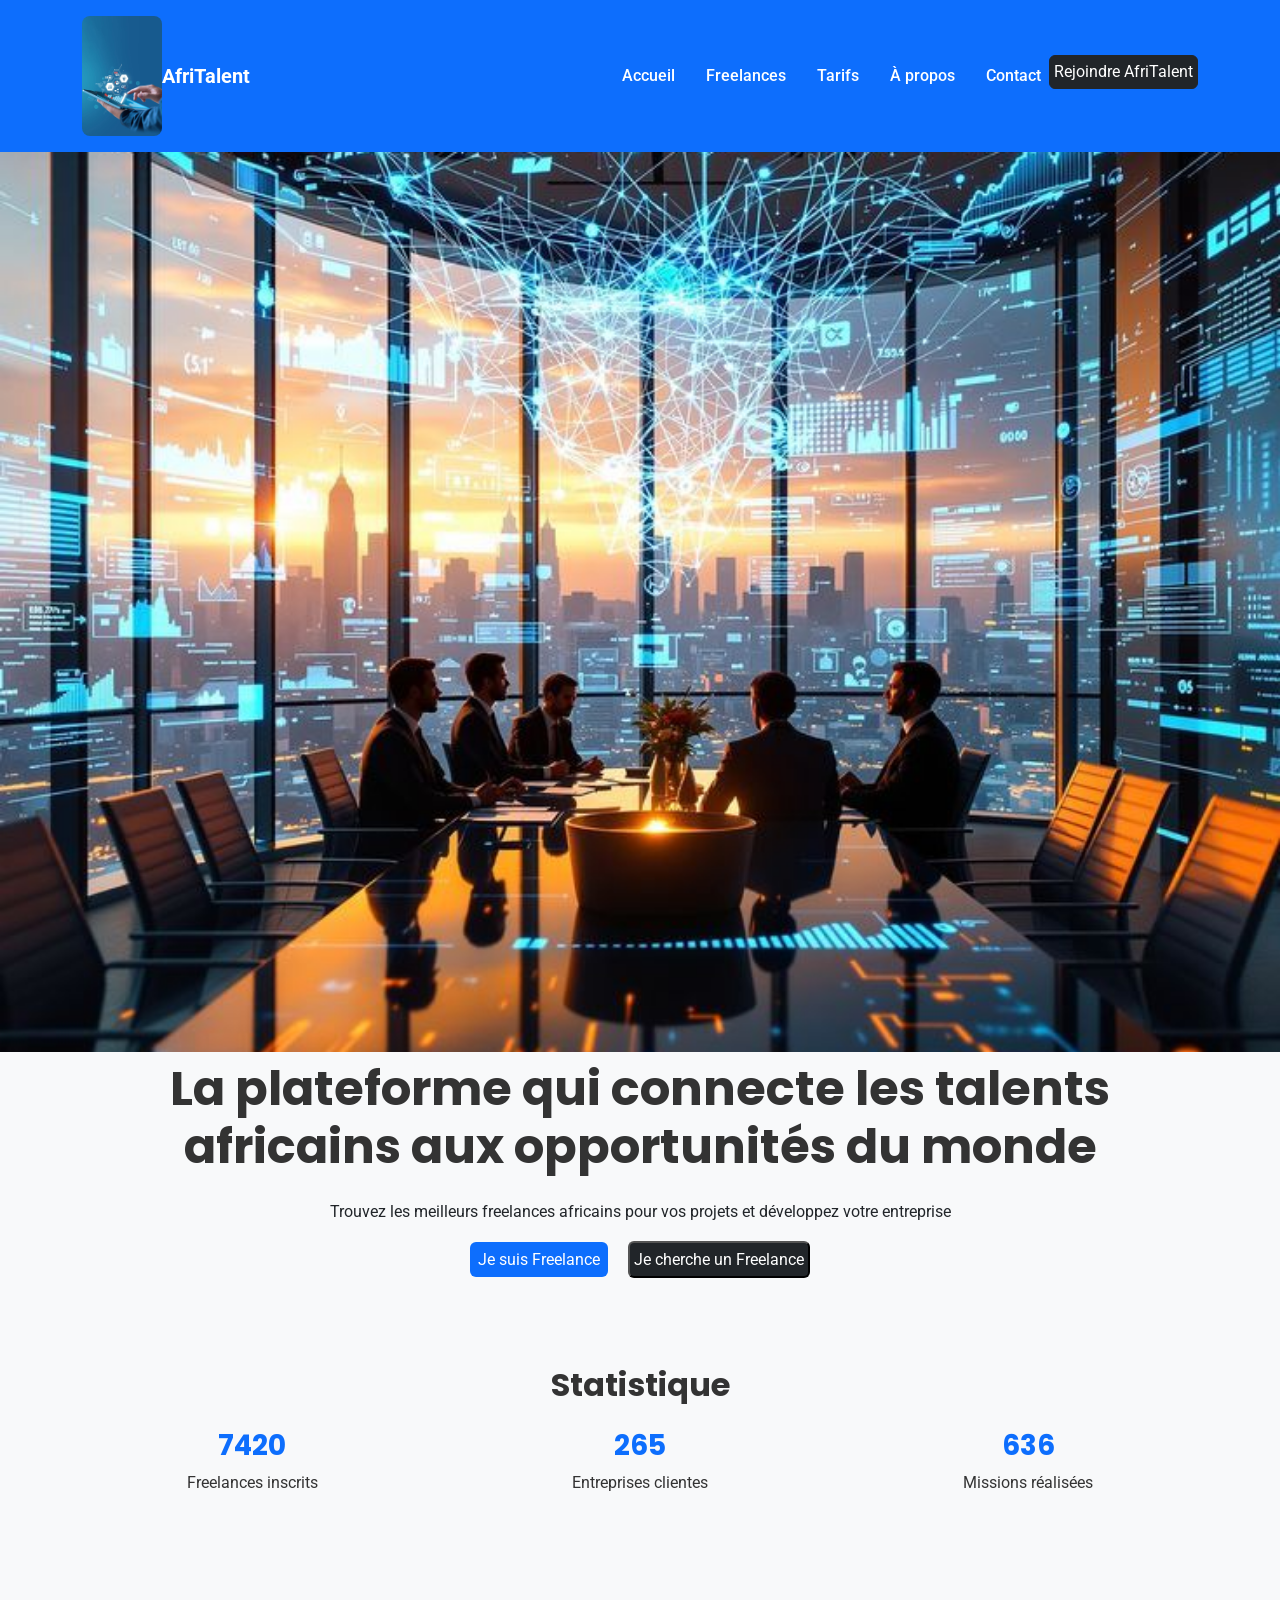
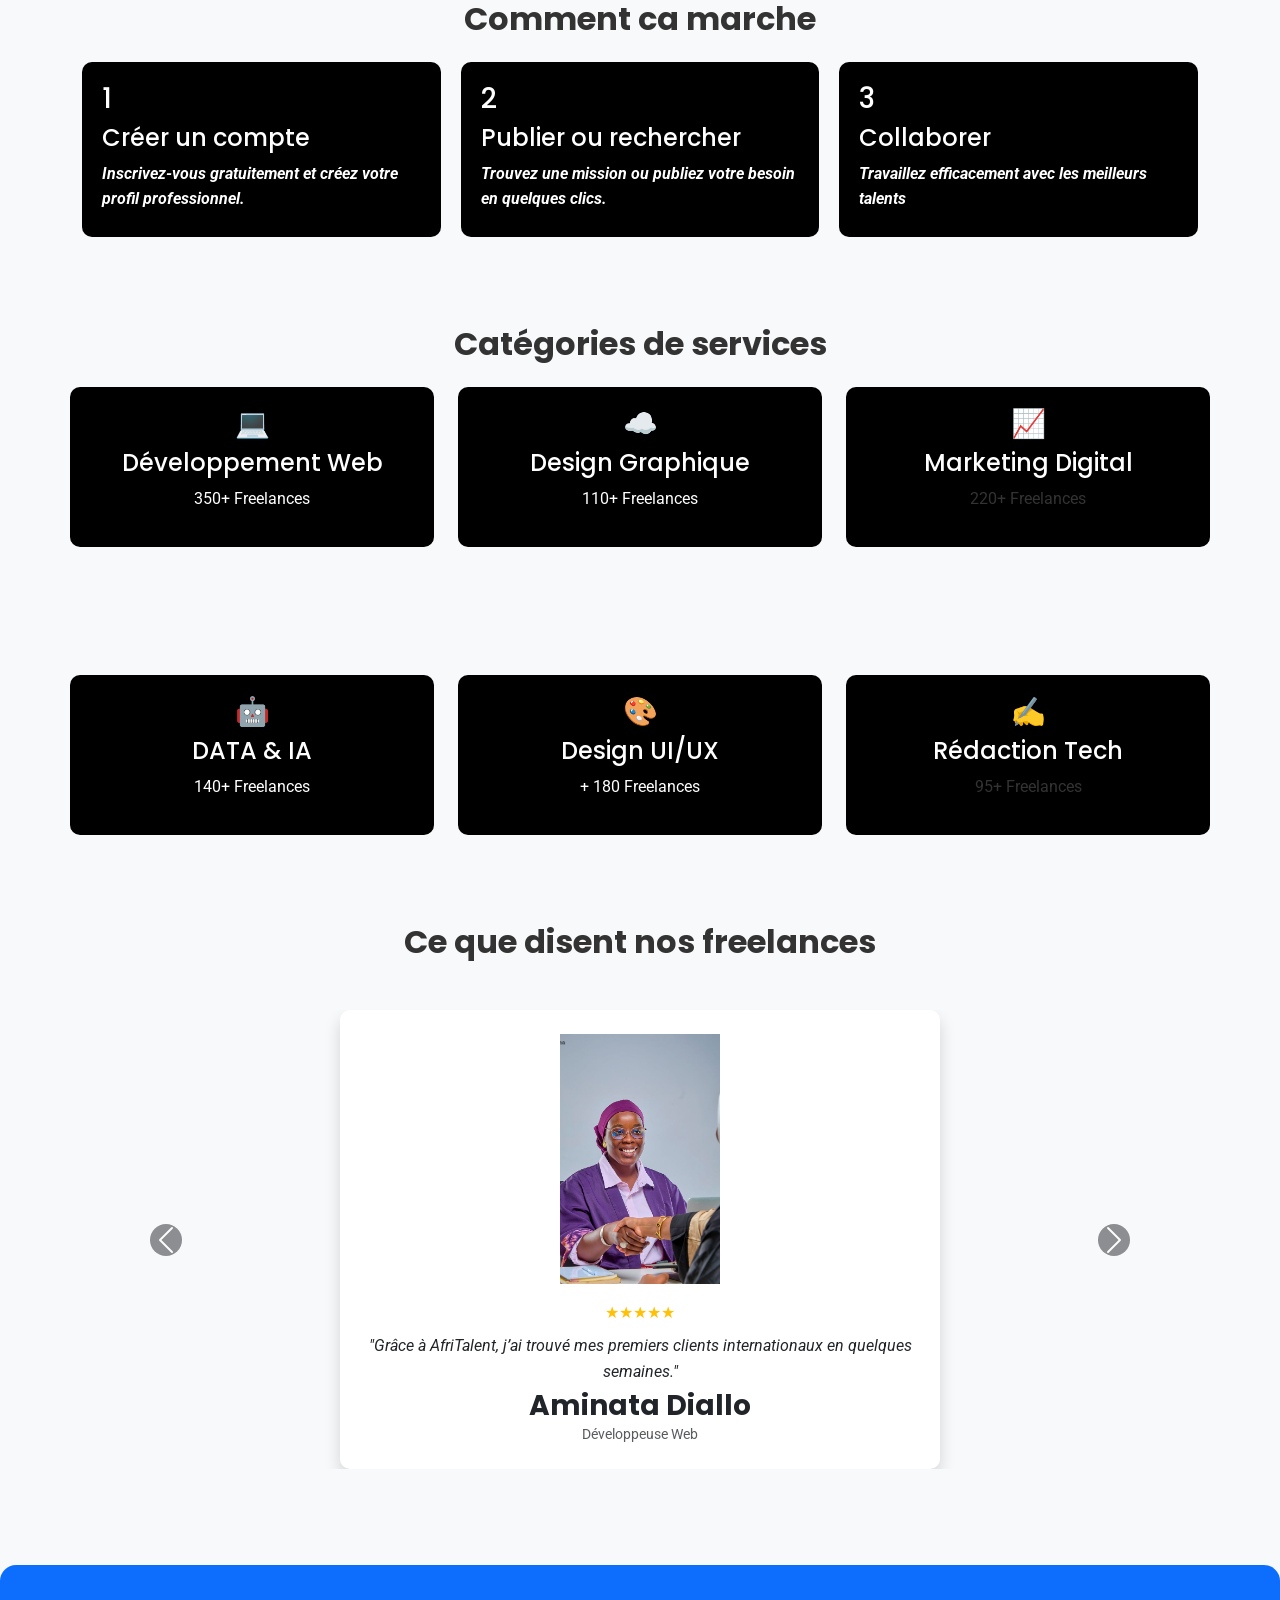
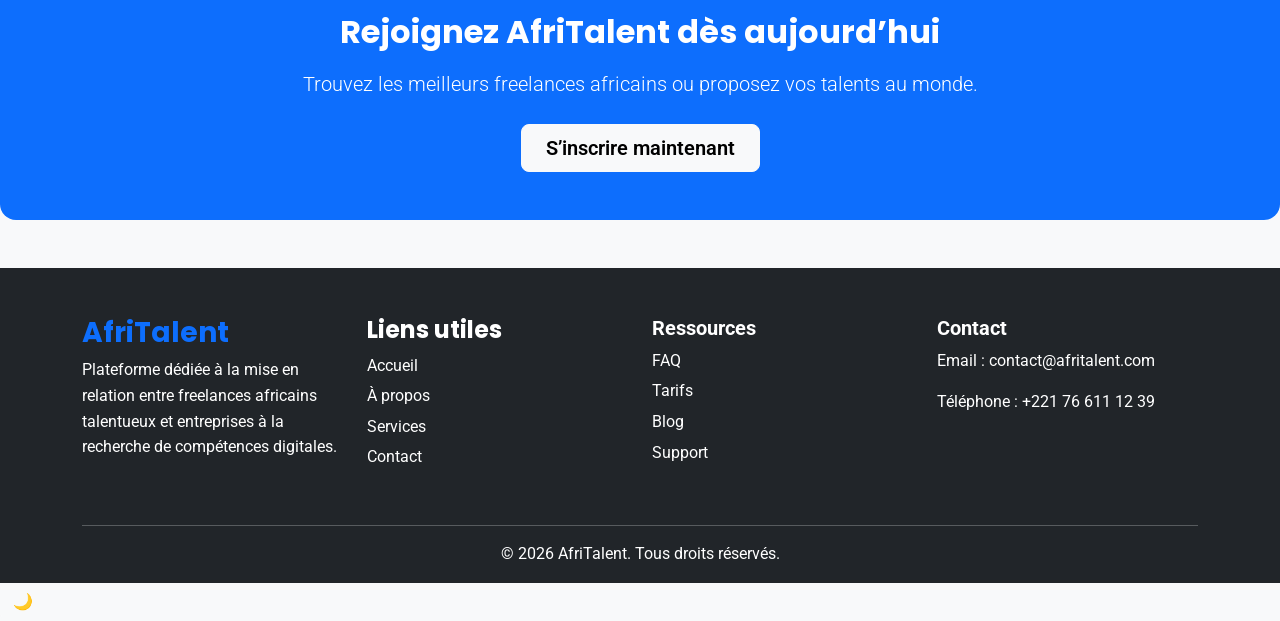
==== commit fa4e99a6: "Correction espacement catégories services" ====
--- a/index.html
+++ b/index.html
@@ -106,9 +106,9 @@
 </section>
 
 <!--categorie de service-->
-<section class="container my-5 text-center fade-in">
+<section class="container my-5 text-center fade-in ">
   <h2 class="fw-bold mb-4 ">Catégories de services</h2>
-  <div class="row">
+  <div class="row g-4">
     <div class="col-md-6  col-12 col-lg-4 text-white">
       <div class="category-card">
            <h3>💻</h3>
@@ -132,8 +132,8 @@
     </div>    
   </div>
 </section>
-<section class="container my-6 text-center fade-in">
-  <div class="row">
+<section class="container my-6 text-center fade-in ">
+  <div class="row g-4">
     <div class="col-md-6  col-12 col-lg-4 text-white">
       <div class="category-card">
          <h3>🤖</h3>
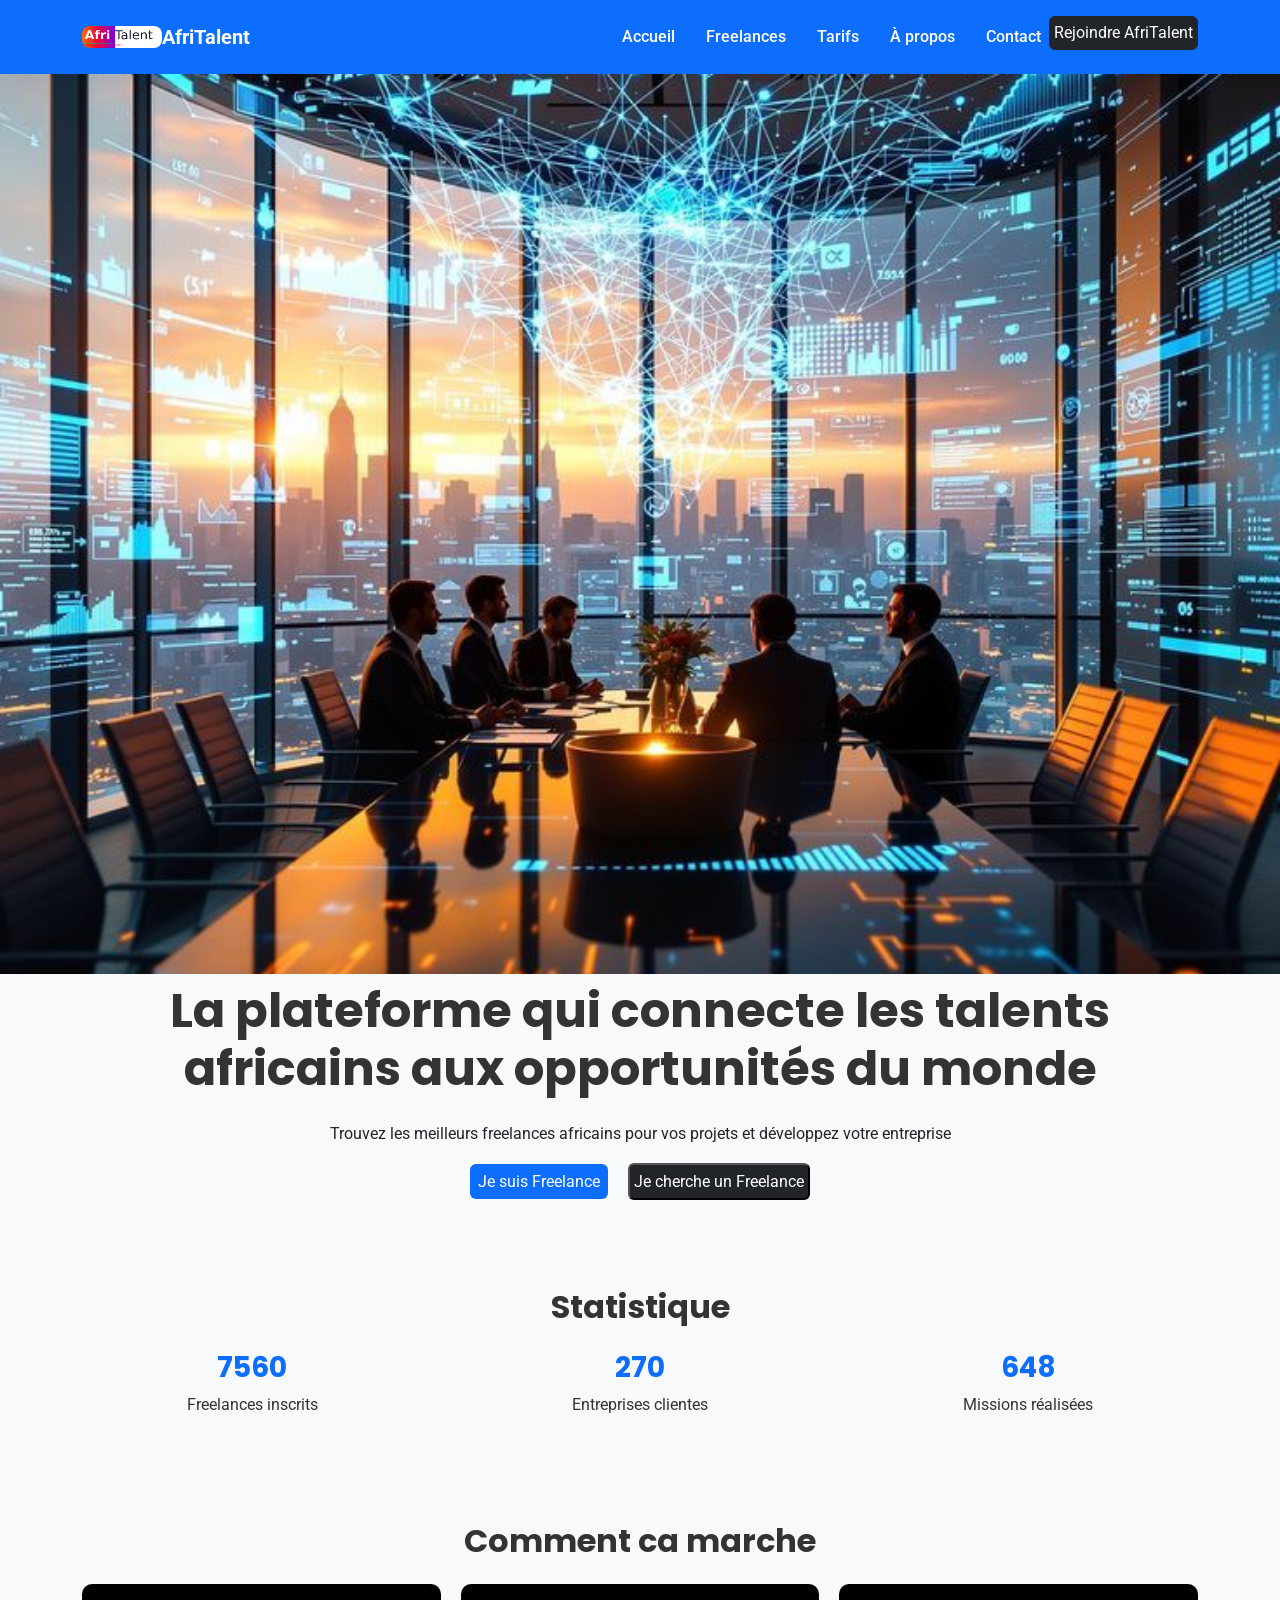
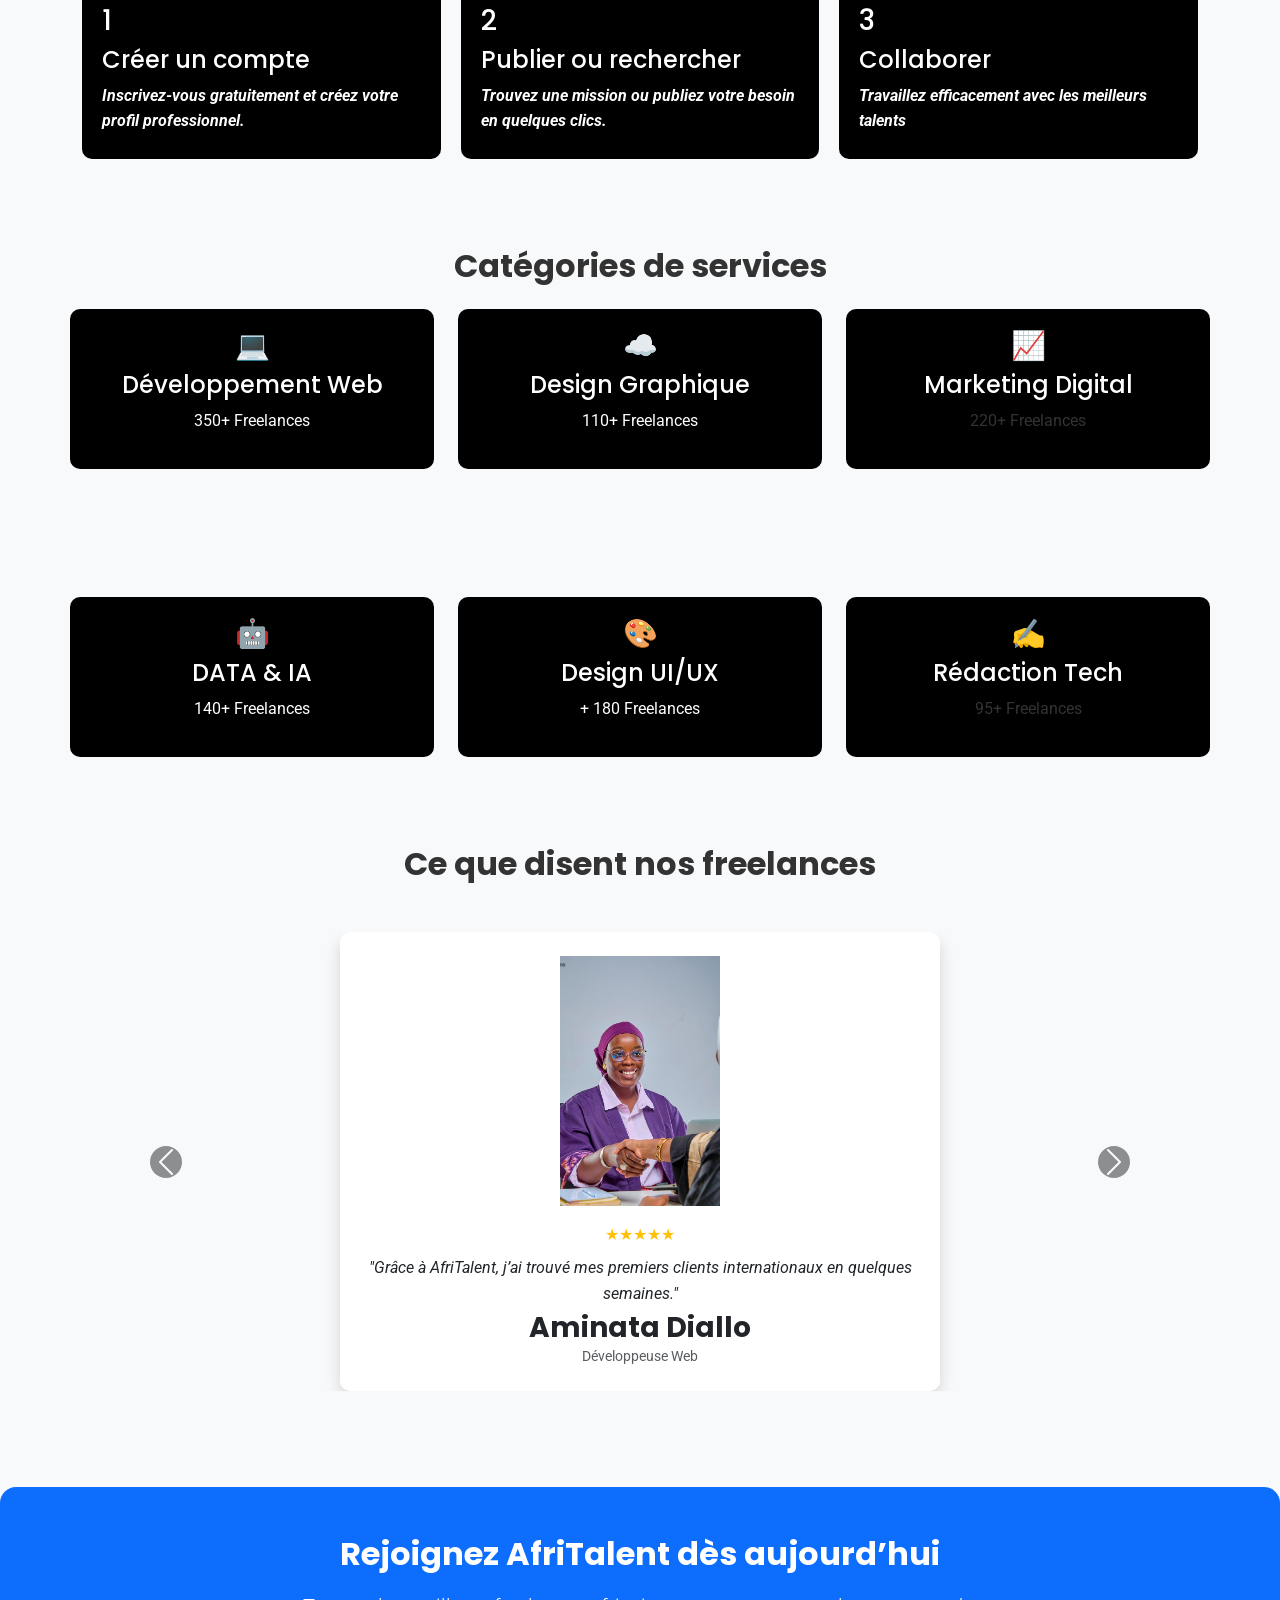
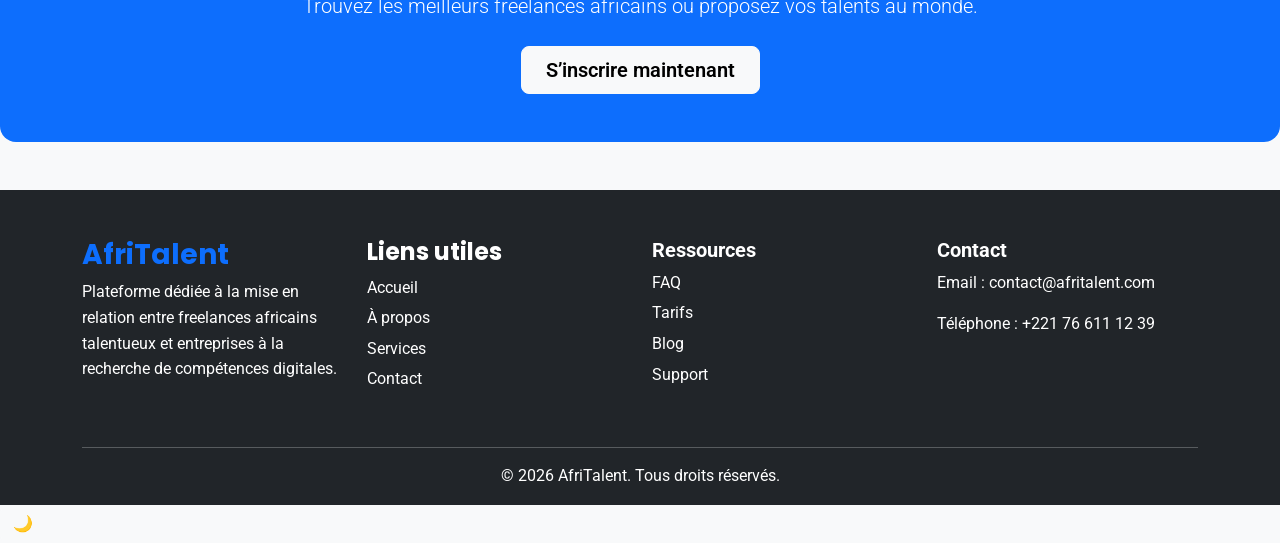
==== commit cd74bc37: "Déploiement : GitHub Pages activé, README finalisé et présentation PowerPoint" ====
--- a/index.html
+++ b/index.html
@@ -17,7 +17,7 @@
  <nav class="navbar navbar-expand-lg navbar-dark bg-primary">
   <div class="container">
     <!--logo-->
-    <img src="images/logo-copy.jpeg" width="80" alt="logo">
+    <img src="images/pnglog.jpeg" width="80" alt="logo">
 
     <a class="navbar-brand text-white fw-bold" href="index.html">AfriTalent</a>
 <!--toogle-->
@@ -48,8 +48,8 @@
 </nav>
 
 <!--hero-->
-<div id="photo"></div>
- 
+
+ <section class="hero home"></section>
     <div class="container fade-in">
         <h1 class=" fw-bold display-5 mb-3 text-center py-2 ">
             La plateforme qui connecte les talents africains aux opportunités du monde
@@ -234,7 +234,7 @@
       Trouvez les meilleurs freelances africains ou proposez vos talents au monde.
     </p>
 
-    <a href="signup.html" class="btn btn-light btn-lg px-4 fw-semibold">
+    <a href="freelances.html" class="btn btn-light btn-lg px-4 fw-semibold">
       S’inscrire maintenant
     </a>
 
--- a/css/style.css
+++ b/css/style.css
@@ -43,14 +43,32 @@
 /* 
    HERO / IMAGE BACKGROUND
  */
-#photo {
-  background-image: url(../images/bg.jpeg);
+.hero {
   height: 100vh;
+  background-size: cover;
   background-position: center;
-  background-size: cover;
   background-repeat: no-repeat;
-}
-
+  display: flex;
+  align-items: center;
+  justify-content: center;
+  text-align: center;
+  color: white;
+}
+.hero.home {
+  background-image: url("../images/bg.jpeg");
+}
+.hero.freelances {
+  background-image: url("../images/bg1.jpeg");
+}
+.hero.about {
+  background-image: url("../images/tarifshero.jpeg");
+}
+.hero.contact {
+  background-image: url("../images/contacthero.jpeg");
+}
+.hero.tarifs {
+  background-image: url("../images/abouthero.jpeg");
+}
 /* 
    TITRES
  */
